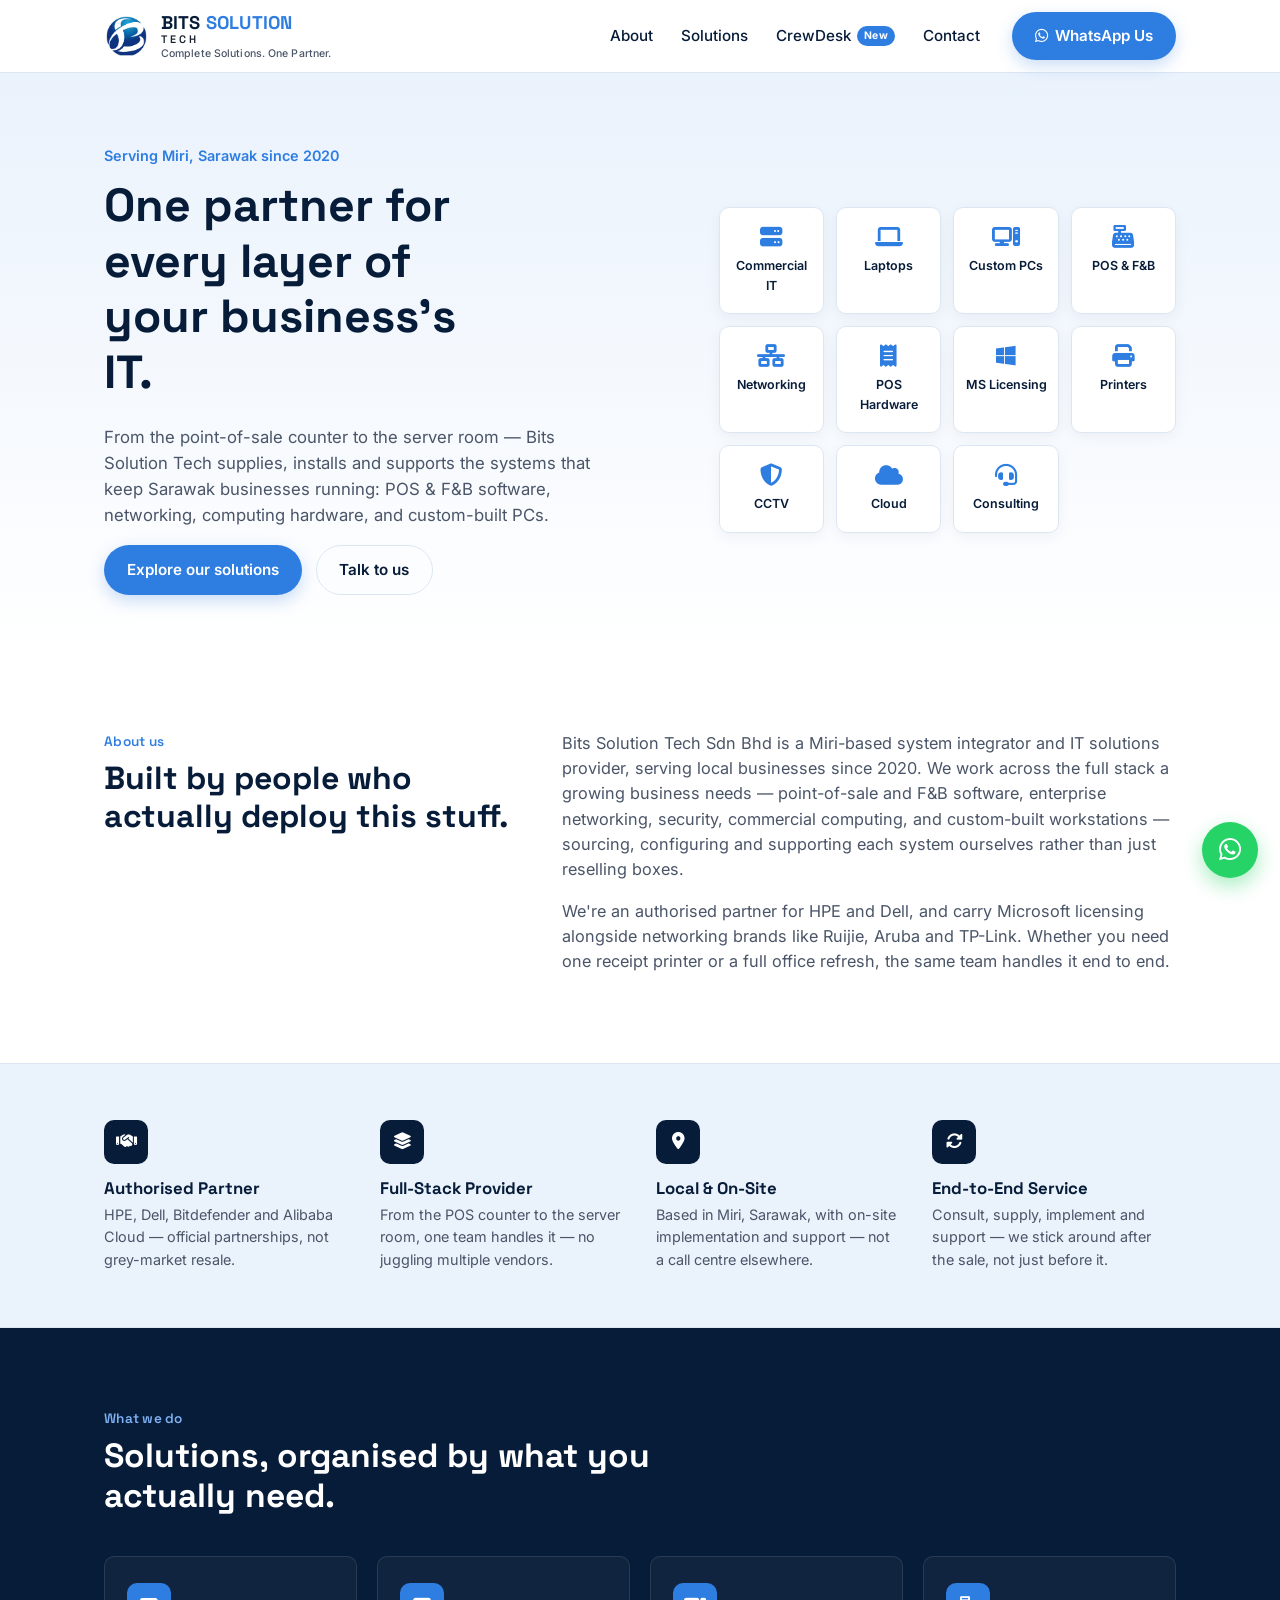
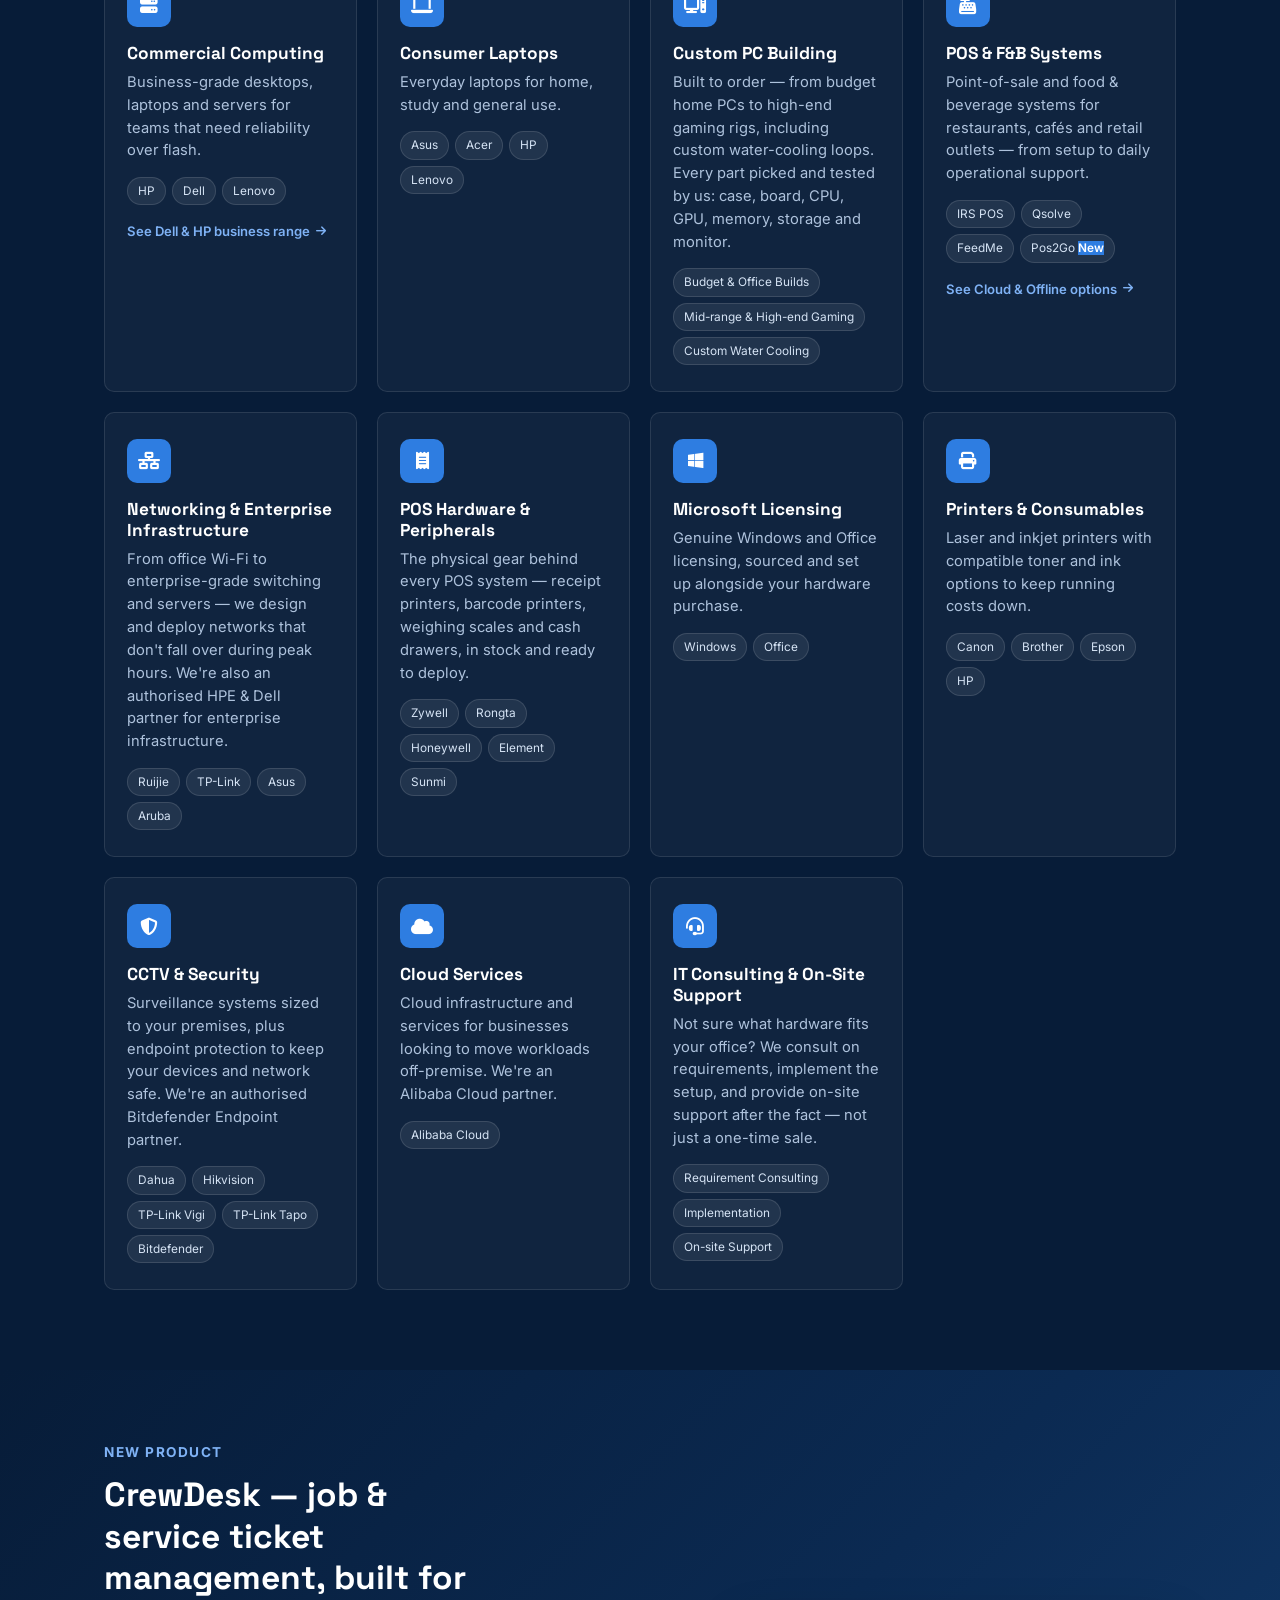
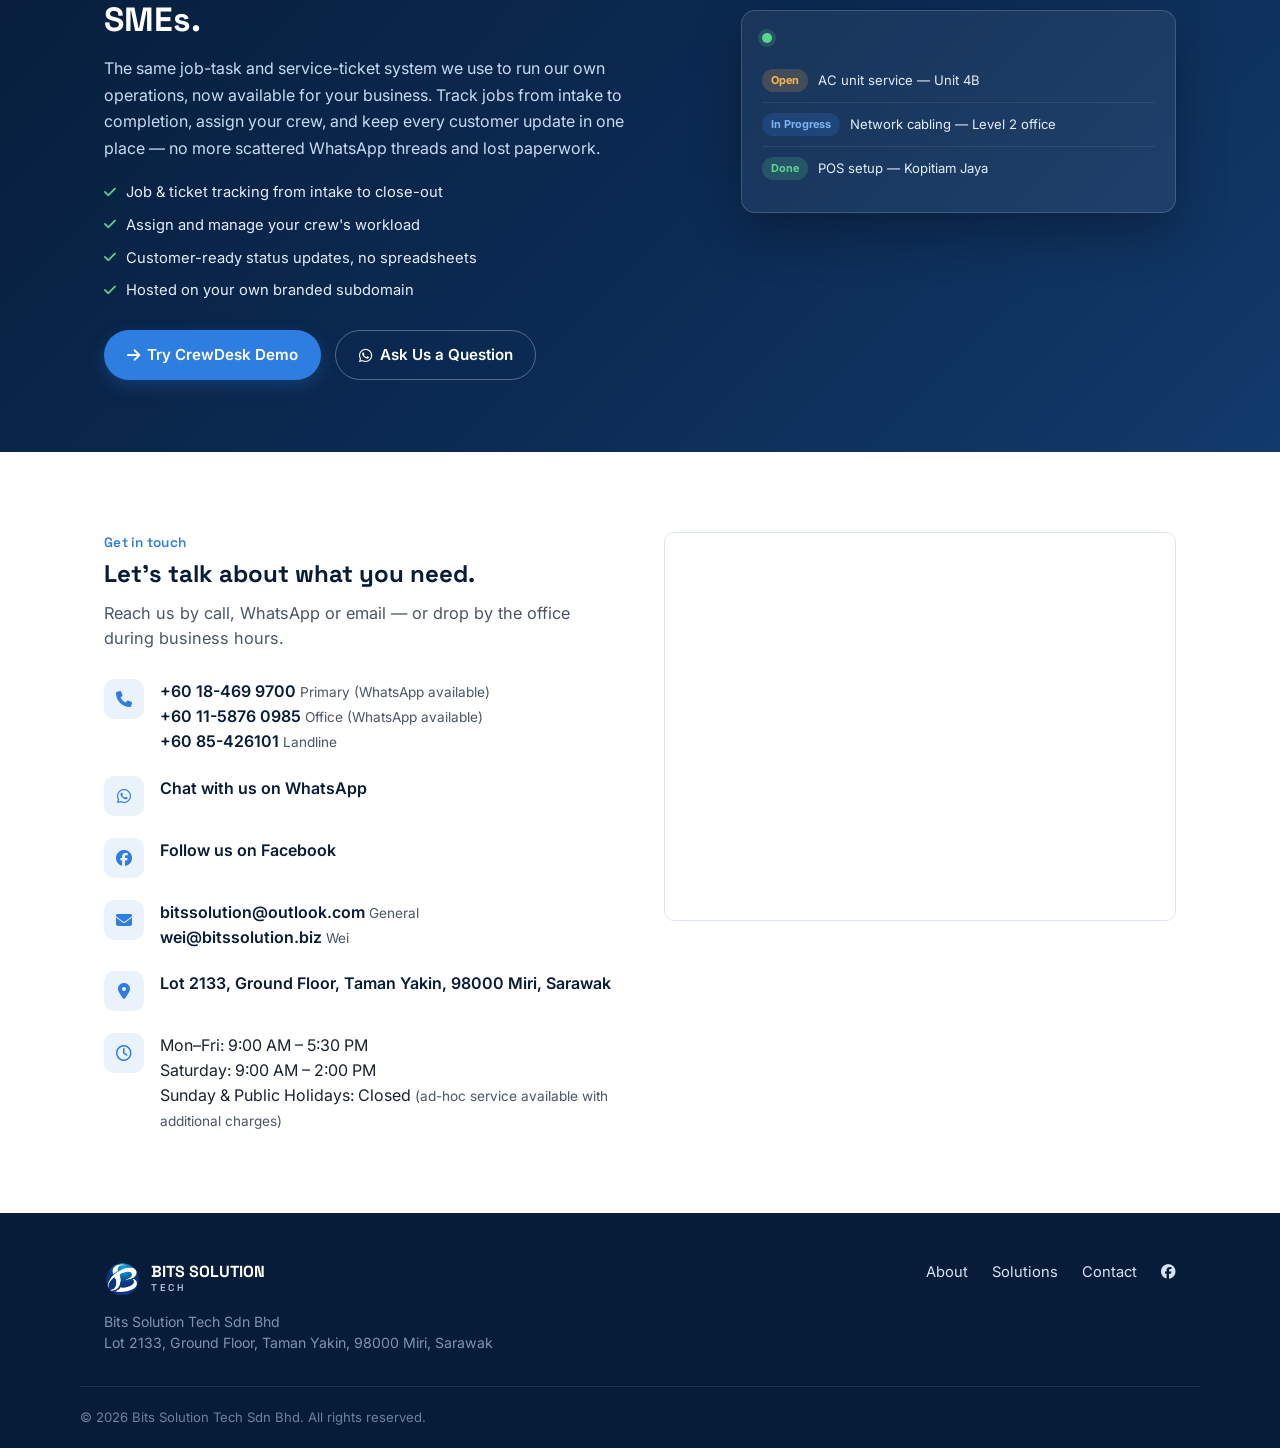
==== index.html @ eff81306 "Initial commit: Bits Solution website Static site as currently on cPanel, plus a GitHub Action that " ====
<!DOCTYPE html>
<html lang="en">
<head>
<meta charset="UTF-8">
<meta name="viewport" content="width=device-width, initial-scale=1.0">
<title>BITS SOLUTION — IT Solutions, POS Systems & Hardware in Miri, Sarawak</title>
<meta name="description" content="Bits Solution Tech Sdn Bhd — POS/F&B systems, networking, CCTV, commercial computing, custom PC builds and Microsoft licensing in Miri, Sarawak.">
<link rel="icon" type="image/png" href="images/favicon-32.png">
<link rel="icon" type="image/png" sizes="256x256" href="images/favicon-256.png">
<link rel="preconnect" href="https://fonts.googleapis.com">
<link href="https://fonts.googleapis.com/css2?family=Space+Grotesk:wght@500;600;700&family=Inter:wght@400;500;600;700&display=swap" rel="stylesheet">
<link rel="stylesheet" href="https://cdnjs.cloudflare.com/ajax/libs/font-awesome/6.5.1/css/all.min.css">
<link rel="stylesheet" href="css/style.css?v=6">
</head>
<body>

<header class="site-header" id="top">
  <div class="wrap header-inner">
    <a href="#top" class="brand">
      <img src="images/logo-icon.png" alt="" class="brand-icon">
      <span class="brand-text">
        <span class="brand-line1">BITS <span class="brand-accent">SOLUTION</span></span>
        <span class="brand-line2">TECH</span>
        <span class="brand-tagline">Complete Solutions. One Partner.</span>
      </span>
    </a>
    <nav class="main-nav" id="main-nav">
      <span class="nav-mobile-slogan">Complete Solutions. One Partner.</span>
      <a href="#about">About</a>
      <a href="#solutions">Solutions</a>
      <a href="#crewdesk" class="nav-highlight">CrewDesk <span class="nav-badge">New</span></a>
      <a href="#contact">Contact</a>
    </nav>
    <a class="btn btn-primary header-cta" href="https://wa.me/60184699700" target="_blank" rel="noopener">
      <i class="fa-brands fa-whatsapp"></i> WhatsApp Us
    </a>
    <button class="nav-toggle" id="nav-toggle" aria-label="Toggle menu" aria-expanded="false">
      <span></span><span></span><span></span>
    </button>
  </div>
</header>

<main>

  <!-- HERO -->
  <section class="hero">
    <div class="wrap hero-inner">
      <div class="hero-text">
        <p class="hero-kicker">Serving Miri, Sarawak since 2020</p>
        <h1>One partner for every layer of your business's IT.</h1>
        <p class="hero-sub">From the point-of-sale counter to the server room — Bits Solution Tech supplies, installs and supports the systems that keep Sarawak businesses running: POS &amp; F&amp;B software, networking, computing hardware, and custom-built PCs.</p>
        <div class="hero-actions">
          <a href="#solutions" class="btn btn-primary">Explore our solutions</a>
          <a href="#contact" class="btn btn-ghost">Talk to us</a>
        </div>
      </div>
      <div class="hero-grid" aria-hidden="true">
        <div class="hg-item"><i class="fa-solid fa-server"></i><span>Commercial IT</span></div>
        <div class="hg-item"><i class="fa-solid fa-laptop"></i><span>Laptops</span></div>
        <div class="hg-item"><i class="fa-solid fa-computer"></i><span>Custom PCs</span></div>
        <div class="hg-item"><i class="fa-solid fa-cash-register"></i><span>POS &amp; F&amp;B</span></div>
        <div class="hg-item"><i class="fa-solid fa-network-wired"></i><span>Networking</span></div>
        <div class="hg-item"><i class="fa-solid fa-receipt"></i><span>POS Hardware</span></div>
        <div class="hg-item"><i class="fa-brands fa-windows"></i><span>MS Licensing</span></div>
        <div class="hg-item"><i class="fa-solid fa-print"></i><span>Printers</span></div>
        <div class="hg-item"><i class="fa-solid fa-shield-halved"></i><span>CCTV</span></div>
        <div class="hg-item"><i class="fa-solid fa-cloud"></i><span>Cloud</span></div>
        <div class="hg-item"><i class="fa-solid fa-headset"></i><span>Consulting</span></div>
      </div>
    </div>
  </section>

  <!-- ABOUT -->
  <section class="about reveal" id="about">
    <div class="wrap about-inner">
      <div class="about-label">
        <p class="section-kicker">About us</p>
        <h2>Built by people who actually deploy this stuff.</h2>
      </div>
      <div class="about-body">
        <p>Bits Solution Tech Sdn Bhd is a Miri-based system integrator and IT solutions provider, serving local businesses since 2020. We work across the full stack a growing business needs — point-of-sale and F&amp;B software, enterprise networking, security, commercial computing, and custom-built workstations — sourcing, configuring and supporting each system ourselves rather than just reselling boxes.</p>
        <p>We're an authorised partner for HPE and Dell, and carry Microsoft licensing alongside networking brands like Ruijie, Aruba and TP-Link. Whether you need one receipt printer or a full office refresh, the same team handles it end to end.</p>
      </div>
    </div>
  </section>

  <!-- WHY US -->
  <section class="why-us">
    <div class="wrap why-us-grid reveal-stagger">
      <div class="why-item">
        <div class="why-icon"><i class="fa-solid fa-handshake"></i></div>
        <h3>Authorised Partner</h3>
        <p>HPE, Dell, Bitdefender and Alibaba Cloud — official partnerships, not grey-market resale.</p>
      </div>
      <div class="why-item">
        <div class="why-icon"><i class="fa-solid fa-layer-group"></i></div>
        <h3>Full-Stack Provider</h3>
        <p>From the POS counter to the server room, one team handles it — no juggling multiple vendors.</p>
      </div>
      <div class="why-item">
        <div class="why-icon"><i class="fa-solid fa-location-dot"></i></div>
        <h3>Local &amp; On-Site</h3>
        <p>Based in Miri, Sarawak, with on-site implementation and support — not a call centre elsewhere.</p>
      </div>
      <div class="why-item">
        <div class="why-icon"><i class="fa-solid fa-rotate"></i></div>
        <h3>End-to-End Service</h3>
        <p>Consult, supply, implement and support — we stick around after the sale, not just before it.</p>
      </div>
    </div>
  </section>

  <!-- SOLUTIONS -->
  <section class="solutions" id="solutions">
    <div class="wrap">
      <p class="section-kicker">What we do</p>
      <h2 class="section-title reveal">Solutions, organised by what you actually need.</h2>

      <div class="solutions-grid reveal-stagger">

        <article class="sol-card" id="commercial-computing">
          <div class="sol-icon"><i class="fa-solid fa-server"></i></div>
          <h3>Commercial Computing</h3>
          <p>Business-grade desktops, laptops and servers for teams that need reliability over flash.</p>
          <ul class="sol-tags">
            <li>HP</li>
            <li>Dell</li>
            <li>Lenovo</li>
          </ul>
          <a href="solutions/business-computing.html" class="sol-more">See Dell &amp; HP business range <i class="fa-solid fa-arrow-right"></i></a>
        </article>

        <article class="sol-card" id="consumer-laptops">
          <div class="sol-icon"><i class="fa-solid fa-laptop"></i></div>
          <h3>Consumer Laptops</h3>
          <p>Everyday laptops for home, study and general use.</p>
          <ul class="sol-tags">
            <li>Asus</li>
            <li>Acer</li>
            <li>HP</li>
            <li>Lenovo</li>
          </ul>
        </article>

        <article class="sol-card" id="custom-pc">
          <div class="sol-icon"><i class="fa-solid fa-computer"></i></div>
          <h3>Custom PC Building</h3>
          <p>Built to order — from budget home PCs to high-end gaming rigs, including custom water-cooling loops. Every part picked and tested by us: case, board, CPU, GPU, memory, storage and monitor.</p>
          <ul class="sol-tags">
            <li>Budget &amp; Office Builds</li>
            <li>Mid-range &amp; High-end Gaming</li>
            <li>Custom Water Cooling</li>
          </ul>
        </article>

        <article class="sol-card" id="pos">
          <div class="sol-icon"><i class="fa-solid fa-cash-register"></i></div>
          <h3>POS &amp; F&amp;B Systems</h3>
          <p>Point-of-sale and food &amp; beverage systems for restaurants, cafés and retail outlets — from setup to daily operational support.</p>
          <ul class="sol-tags">
            <li>IRS POS</li>
            <li>Qsolve</li>
            <li>FeedMe</li>
            <li>Pos2Go <span class="tag-new">New</span></li>
          </ul>
          <a href="solutions/pos-fnb.html" class="sol-more">See Cloud &amp; Offline options <i class="fa-solid fa-arrow-right"></i></a>
        </article>

        <article class="sol-card" id="networking">
          <div class="sol-icon"><i class="fa-solid fa-network-wired"></i></div>
          <h3>Networking &amp; Enterprise Infrastructure</h3>
          <p>From office Wi-Fi to enterprise-grade switching and servers — we design and deploy networks that don't fall over during peak hours. We're also an authorised HPE &amp; Dell partner for enterprise infrastructure.</p>
          <ul class="sol-tags">
            <li>Ruijie</li>
            <li>TP-Link</li>
            <li>Asus</li>
            <li>Aruba</li>
          </ul>
        </article>

        <article class="sol-card" id="pos-hardware">
          <div class="sol-icon"><i class="fa-solid fa-receipt"></i></div>
          <h3>POS Hardware &amp; Peripherals</h3>
          <p>The physical gear behind every POS system — receipt printers, barcode printers, weighing scales and cash drawers, in stock and ready to deploy.</p>
          <ul class="sol-tags">
            <li>Zywell</li>
            <li>Rongta</li>
            <li>Honeywell</li>
            <li>Element</li>
            <li>Sunmi</li>
          </ul>
        </article>

        <article class="sol-card" id="licensing">
          <div class="sol-icon"><i class="fa-brands fa-windows"></i></div>
          <h3>Microsoft Licensing</h3>
          <p>Genuine Windows and Office licensing, sourced and set up alongside your hardware purchase.</p>
          <ul class="sol-tags">
            <li>Windows</li>
            <li>Office</li>
          </ul>
        </article>

        <article class="sol-card" id="printers">
          <div class="sol-icon"><i class="fa-solid fa-print"></i></div>
          <h3>Printers &amp; Consumables</h3>
          <p>Laser and inkjet printers with compatible toner and ink options to keep running costs down.</p>
          <ul class="sol-tags">
            <li>Canon</li>
            <li>Brother</li>
            <li>Epson</li>
            <li>HP</li>
          </ul>
        </article>

        <article class="sol-card" id="cctv">
          <div class="sol-icon"><i class="fa-solid fa-shield-halved"></i></div>
          <h3>CCTV &amp; Security</h3>
          <p>Surveillance systems sized to your premises, plus endpoint protection to keep your devices and network safe. We're an authorised Bitdefender Endpoint partner.</p>
          <ul class="sol-tags">
            <li>Dahua</li>
            <li>Hikvision</li>
            <li>TP-Link Vigi</li>
            <li>TP-Link Tapo</li>
            <li>Bitdefender</li>
          </ul>
        </article>

        <article class="sol-card" id="cloud">
          <div class="sol-icon"><i class="fa-solid fa-cloud"></i></div>
          <h3>Cloud Services</h3>
          <p>Cloud infrastructure and services for businesses looking to move workloads off-premise. We're an Alibaba Cloud partner.</p>
          <ul class="sol-tags">
            <li>Alibaba Cloud</li>
          </ul>
        </article>

        <article class="sol-card" id="consulting">
          <div class="sol-icon"><i class="fa-solid fa-headset"></i></div>
          <h3>IT Consulting &amp; On-Site Support</h3>
          <p>Not sure what hardware fits your office? We consult on requirements, implement the setup, and provide on-site support after the fact — not just a one-time sale.</p>
          <ul class="sol-tags">
            <li>Requirement Consulting</li>
            <li>Implementation</li>
            <li>On-site Support</li>
          </ul>
        </article>

      </div>
    </div>
  </section>

  <!-- CREWDESK PROMO -->
  <section class="crewdesk-promo reveal" id="crewdesk">
    <div class="wrap crewdesk-inner">
      <div class="crewdesk-copy">
        <p class="cd-kicker">New Product</p>
        <h2>CrewDesk — job &amp; service ticket management, built for SMEs.</h2>
        <p class="cd-lead">The same job-task and service-ticket system we use to run our own operations, now available for your business. Track jobs from intake to completion, assign your crew, and keep every customer update in one place — no more scattered WhatsApp threads and lost paperwork.</p>
        <ul class="cd-features">
          <li><i class="fa-solid fa-check"></i> Job &amp; ticket tracking from intake to close-out</li>
          <li><i class="fa-solid fa-check"></i> Assign and manage your crew's workload</li>
          <li><i class="fa-solid fa-check"></i> Customer-ready status updates, no spreadsheets</li>
          <li><i class="fa-solid fa-check"></i> Hosted on your own branded subdomain</li>
        </ul>
        <div class="cd-actions">
          <a class="btn btn-primary" href="https://bitssolution.biz/try-crewdesk.html" target="_blank" rel="noopener">
            <i class="fa-solid fa-arrow-right"></i> Try CrewDesk Demo
          </a>
          <a class="btn btn-ghost" href="https://wa.me/60184699700" target="_blank" rel="noopener">
            <i class="fa-brands fa-whatsapp"></i> Ask Us a Question
          </a>
        </div>
      </div>
      <div class="crewdesk-visual">
        <div class="cd-card">
          <div class="cd-card-dot"></div>
          <div class="cd-card-row"><span class="cd-tag cd-tag-open">Open</span><span>AC unit service — Unit 4B</span></div>
          <div class="cd-card-row"><span class="cd-tag cd-tag-progress">In Progress</span><span>Network cabling — Level 2 office</span></div>
          <div class="cd-card-row"><span class="cd-tag cd-tag-done">Done</span><span>POS setup — Kopitiam Jaya</span></div>
        </div>
      </div>
    </div>
  </section>

  <!-- CONTACT -->
  <section class="contact" id="contact">
    <div class="wrap contact-inner">
      <div class="contact-info reveal">
        <p class="section-kicker">Get in touch</p>
        <h2>Let's talk about what you need.</h2>
        <p class="contact-lead">Reach us by call, WhatsApp or email — or drop by the office during business hours.</p>

        <ul class="contact-list">
          <li>
            <i class="fa-solid fa-phone"></i>
            <div>
              <a href="tel:+60184699700">+60 18-469 9700</a> <span class="contact-note">Primary (WhatsApp available)</span><br>
              <a href="tel:+60115876985">+60 11-5876 0985</a> <span class="contact-note">Office (WhatsApp available)</span><br>
              <a href="tel:+6085426101">+60 85-426101</a> <span class="contact-note">Landline</span>
            </div>
          </li>
          <li>
            <i class="fa-brands fa-whatsapp"></i>
            <div>
              <a href="https://wa.me/60184699700" target="_blank" rel="noopener">Chat with us on WhatsApp</a>
            </div>
          </li>
          <li>
            <i class="fa-brands fa-facebook"></i>
            <div>
              <a href="https://www.facebook.com/BITSSOLUTIONMYY" target="_blank" rel="noopener">Follow us on Facebook</a>
            </div>
          </li>
          <li>
            <i class="fa-solid fa-envelope"></i>
            <div>
              <a href="mailto:bitssolution@outlook.com">bitssolution@outlook.com</a> <span class="contact-note">General</span><br>
              <a href="mailto:wei@bitssolution.biz">wei@bitssolution.biz</a> <span class="contact-note">Wei</span>
            </div>
          </li>
          <li>
            <i class="fa-solid fa-location-dot"></i>
            <div>
              <a href="https://www.google.com/maps/place/Bits+Solution+Computer+Sales+%26+Services/@4.4146578,114.0041788,639m/data=!3m1!1e3!4m6!3m5!1s0x321f4fe4af2cd3b3:0xf2fb4d3bea64eb92!8m2!3d4.4143986!4d114.0051487!16s%2Fg%2F11kjz6zmyt" target="_blank" rel="noopener">
                Lot 2133, Ground Floor, Taman Yakin, 98000 Miri, Sarawak
              </a>
            </div>
          </li>
          <li>
            <i class="fa-regular fa-clock"></i>
            <div>
              Mon–Fri: 9:00 AM – 5:30 PM<br>
              Saturday: 9:00 AM – 2:00 PM<br>
              Sunday &amp; Public Holidays: Closed <span class="contact-note">(ad-hoc service available with additional charges)</span>
            </div>
          </li>
        </ul>
      </div>

      <div class="contact-map reveal">
        <iframe
          title="Bits Solution Tech location"
          src="https://maps.google.com/maps?q=Bits+Solution+Computer+Sales+%26+Services,4.4143986,114.0051487&ll=4.4143986,114.0051487&z=17&t=&output=embed"
          loading="lazy"
          referrerpolicy="no-referrer-when-downgrade">
        </iframe>
      </div>
    </div>
  </section>

</main>

<footer class="site-footer">
  <div class="wrap footer-inner">
    <div class="footer-brand">
      <div class="footer-lockup">
        <img src="images/logo-icon.png" alt="" class="footer-icon">
        <span class="footer-text">
          <span class="footer-line1">BITS SOLUTION</span>
          <span class="footer-line2">TECH</span>
        </span>
      </div>
      <p>Bits Solution Tech Sdn Bhd<br>Lot 2133, Ground Floor, Taman Yakin, 98000 Miri, Sarawak</p>
    </div>
    <div class="footer-links">
      <a href="#about">About</a>
      <a href="#solutions">Solutions</a>
      <a href="#contact">Contact</a>
      <a href="https://www.facebook.com/BITSSOLUTIONMYY" target="_blank" rel="noopener" aria-label="Facebook"><i class="fa-brands fa-facebook"></i></a>
    </div>
  </div>
  <div class="wrap footer-bottom">
    <p>&copy; <span id="year"></span> Bits Solution Tech Sdn Bhd. All rights reserved.</p>
  </div>
</footer>

<a href="https://wa.me/60184699700" target="_blank" rel="noopener" class="whatsapp-float" aria-label="Chat on WhatsApp">
  <i class="fa-brands fa-whatsapp"></i>
</a>

<script src="js/script.js"></script>
</body>
</html>
---- css/style.css ----
/* ============ Tokens ============ */
:root {
  --navy: #0B2A52;
  --navy-deep: #071C38;
  --blue: #2E7DE1;
  --blue-light: #EAF2FC;
  --white: #FFFFFF;
  --ink: #1A2230;
  --ink-soft: #4A5568;
  --border: #DCE6F2;

  --font-display: 'Space Grotesk', sans-serif;
  --font-body: 'Inter', sans-serif;

  --wrap: 1120px;
  --radius: 10px;
}

* { box-sizing: border-box; }
html { scroll-behavior: smooth; }
body {
  margin: 0;
  font-family: var(--font-body);
  color: var(--ink);
  background: var(--white);
  line-height: 1.55;
}
h1, h2, h3 {
  font-family: var(--font-display);
  color: var(--navy-deep);
  line-height: 1.2;
  margin: 0 0 .5em;
}
p { margin: 0 0 1em; color: var(--ink-soft); }
a { color: var(--blue); text-decoration: none; }
ul { list-style: none; margin: 0; padding: 0; }
img { max-width: 100%; display: block; }

.wrap {
  max-width: var(--wrap);
  margin: 0 auto;
  padding: 0 24px;
}

.section-kicker {
  font-family: var(--font-display);
  font-size: .85rem;
  font-weight: 600;
  color: var(--blue);
  margin-bottom: .5em;
  letter-spacing: .02em;
}
.section-title { font-size: clamp(1.6rem, 3vw, 2.1rem); max-width: 640px; }

.nav-highlight { display: inline-flex; align-items: center; gap: 6px; }
.nav-badge {
  background: var(--blue);
  color: #fff;
  font-size: .65rem;
  font-weight: 700;
  padding: 2px 7px;
  border-radius: 999px;
  letter-spacing: .3px;
}

/* ============ CrewDesk Promo ============ */
.crewdesk-promo {
  background: linear-gradient(135deg, var(--navy-deep) 0%, var(--navy) 55%, #123a6b 100%);
  padding: 72px 0;
  color: #fff;
}
.crewdesk-inner {
  display: flex;
  align-items: center;
  gap: 48px;
}
.crewdesk-copy { flex: 1.15; }
.crewdesk-visual { flex: .85; }
.cd-kicker {
  color: #7FB2F5;
  font-weight: 700;
  font-size: .85rem;
  letter-spacing: 1.5px;
  text-transform: uppercase;
  margin-bottom: 10px;
}
.crewdesk-copy h2 {
  font-size: clamp(1.6rem, 3vw, 2.1rem);
  line-height: 1.25;
  max-width: 18ch;
  margin-bottom: 14px;
  color: #fff;
}
.cd-lead {
  color: #C9DBF2;
  font-size: 1rem;
  line-height: 1.65;
  max-width: 52ch;
  margin-bottom: 20px;
}
.cd-features {
  list-style: none;
  padding: 0;
  margin: 0 0 28px;
  display: grid;
  gap: 10px;
}
.cd-features li {
  color: #E4EEFB;
  font-size: .92rem;
  display: flex;
  align-items: center;
  gap: 10px;
}
.cd-features li i {
  color: #5CD68C;
  font-size: .85rem;
}
.cd-actions { display: flex; gap: 14px; flex-wrap: wrap; }
.crewdesk-promo .btn-ghost {
  color: #fff;
  border-color: rgba(255,255,255,.3);
}
.crewdesk-promo .btn-ghost:hover { border-color: #fff; color: #fff; }

.cd-card {
  background: rgba(255,255,255,.06);
  border: 1px solid rgba(255,255,255,.16);
  border-radius: 14px;
  padding: 22px 20px;
  box-shadow: 0 20px 50px rgba(0,0,0,.3);
  transition: transform .3s ease;
}
.crewdesk-visual:hover .cd-card { transform: translateY(-4px); }
.cd-card-dot {
  width: 10px; height: 10px; border-radius: 50%;
  background: #5CD68C;
  margin-bottom: 16px;
  box-shadow: 0 0 0 4px rgba(92, 214, 140, .18);
}
.cd-card-row {
  display: flex;
  align-items: center;
  gap: 10px;
  padding: 10px 0;
  border-bottom: 1px solid rgba(255,255,255,.08);
  font-size: .82rem;
  color: #E4EEFB;
}
.cd-card-row:last-child { border-bottom: none; }
.cd-tag {
  font-size: .68rem;
  font-weight: 700;
  padding: 3px 9px;
  border-radius: 999px;
  white-space: nowrap;
}
.cd-tag-open { background: rgba(255, 183, 77, .18); color: #FFB74D; }
.cd-tag-progress { background: rgba(46, 125, 225, .2); color: #7FB2F5; }
.cd-tag-done { background: rgba(92, 214, 140, .18); color: #5CD68C; }

@media (max-width: 860px) {
  .crewdesk-inner { flex-direction: column; }
  .crewdesk-copy h2 { max-width: none; }
}

/* ============ Sub-page: breadcrumb + page hero ============ */
.subpage-hero {
  background: linear-gradient(160deg, var(--navy-deep) 0%, var(--navy) 60%, #123a6b 100%);
  color: #fff;
  padding: 26px 0 46px;
}
.breadcrumb {
  font-size: .82rem;
  color: #9FB8DA;
  margin-bottom: 22px;
}
.breadcrumb a { color: #9FB8DA; transition: color .2s ease; }
.breadcrumb a:hover { color: #fff; }
.breadcrumb .sep { margin: 0 6px; color: #5A7A9E; opacity: .5; }
.subpage-kicker {
  color: #7FB2F5; font-weight: 700; font-size: .82rem;
  letter-spacing: 1.5px; text-transform: uppercase; margin-bottom: 10px;
}
.subpage-hero h1 { font-size: clamp(1.8rem, 3.4vw, 2.5rem); max-width: 20ch; color: #fff; margin-bottom: 12px; }
.subpage-lead { color: #C9DBF2; font-size: 1rem; max-width: 60ch; line-height: 1.65; }

.subpage-hero-split {
  display: flex; gap: 40px; align-items: center; flex-wrap: wrap; margin-top: 6px;
}
.subpage-hero-copy { flex: 1.15; min-width: 280px; }
.subpage-hero-copy .subpage-lead { margin-top: 0; }
.biz-visual-wrap { flex: .85; min-width: 260px; }
.biz-visual-wrap .cd-card { padding: 20px; }
@media (max-width: 860px) {
  .subpage-hero-split { flex-direction: column; align-items: stretch; }
  .biz-visual-wrap { max-width: 420px; }
}

/* ============ Deployment tabs ============ */
.deploy-tabs {
  display: flex; gap: 10px; margin: 34px 0 0;
  border-bottom: 1px solid var(--border);
}
.deploy-tab {
  background: none; border: none; cursor: pointer;
  font-family: inherit; font-weight: 700; font-size: .95rem;
  color: var(--ink-soft); padding: 12px 4px; margin-bottom: -1px;
  border-bottom: 2.5px solid transparent;
  transition: color .2s ease, border-color .2s ease;
}
.deploy-tab.active { color: var(--navy-deep); border-color: var(--blue); }
.deploy-tab .tab-note { display: block; font-weight: 500; font-size: .75rem; color: var(--ink-soft); margin-top: 2px; }

.deploy-panel { display: none; padding-top: 30px; }
.deploy-panel.active { display: block; }

.product-cards { display: flex; flex-wrap: wrap; gap: 18px; margin-bottom: 8px; }
.product-card {
  flex: 1 1 calc(50% - 9px); min-width: 280px;
  border: 1px solid var(--border); border-radius: var(--radius);
  padding: 22px; background: #fff;
  transition: transform .25s ease, box-shadow .25s ease, border-color .25s ease;
}
.product-card:hover { transform: translateY(-4px); box-shadow: 0 14px 28px rgba(11,42,82,.1); border-color: var(--blue); }
.product-card-top { display: flex; align-items: center; justify-content: space-between; margin-bottom: 10px; }
.product-card h3 { font-size: 1.05rem; color: var(--navy-deep); }
.product-badge {
  font-size: .68rem; font-weight: 700; padding: 3px 9px; border-radius: 999px;
  background: var(--blue-light, #EAF2FC); color: var(--blue);
  text-transform: uppercase; letter-spacing: .3px;
}
.product-card p { font-size: .88rem; color: var(--ink-soft); line-height: 1.6; margin-bottom: 14px; }
.product-features { list-style: none; padding: 0; margin: 0; display: grid; gap: 7px; }
.product-features li { font-size: .82rem; color: var(--navy-deep); display: flex; align-items: flex-start; gap: 8px; }
.product-features li i { color: var(--blue); font-size: .75rem; margin-top: 3px; flex-shrink: 0; }

.deploy-note {
  margin-top: 22px; padding: 16px 18px; border-radius: 10px;
  background: var(--blue-light, #EAF2FC); border: 1px solid var(--border);
  font-size: .85rem; color: var(--navy-deep); line-height: 1.6;
}
.deploy-note strong { color: var(--navy); }

.subpage-cta {
  margin-top: 44px; padding: 28px 30px; border-radius: 14px;
  background: var(--navy-deep); color: #fff;
  display: flex; align-items: center; justify-content: space-between; gap: 20px; flex-wrap: wrap;
}
.subpage-cta h3 { font-size: 1.15rem; margin-bottom: 6px; }
.subpage-cta p { font-size: .88rem; color: #C9DBF2; }
.subpage-cta .cta-actions { display: flex; gap: 12px; flex-wrap: wrap; }

@media (max-width: 720px) {
  .product-card { flex: 1 1 100%; }
  .deploy-tabs { overflow-x: auto; }
}

/* ============ Motion ============ */
@media (prefers-reduced-motion: no-preference) {
  .reveal {
    opacity: 0;
    transform: translateY(28px);
    transition: opacity .7s cubic-bezier(.16,.8,.24,1), transform .7s cubic-bezier(.16,.8,.24,1);
  }
  .reveal.is-visible { opacity: 1; transform: translateY(0); }

  .reveal-stagger > * {
    opacity: 0;
    transform: translateY(22px);
    transition: opacity .6s cubic-bezier(.16,.8,.24,1), transform .6s cubic-bezier(.16,.8,.24,1);
  }
  .reveal-stagger.is-visible > * { opacity: 1; transform: translateY(0); }
  .reveal-stagger.is-visible > *:nth-child(1)  { transition-delay: .03s; }
  .reveal-stagger.is-visible > *:nth-child(2)  { transition-delay: .08s; }
  .reveal-stagger.is-visible > *:nth-child(3)  { transition-delay: .13s; }
  .reveal-stagger.is-visible > *:nth-child(4)  { transition-delay: .18s; }
  .reveal-stagger.is-visible > *:nth-child(5)  { transition-delay: .23s; }
  .reveal-stagger.is-visible > *:nth-child(6)  { transition-delay: .28s; }
  .reveal-stagger.is-visible > *:nth-child(7)  { transition-delay: .33s; }
  .reveal-stagger.is-visible > *:nth-child(8)  { transition-delay: .38s; }
  .reveal-stagger.is-visible > *:nth-child(9)  { transition-delay: .43s; }
  .reveal-stagger.is-visible > *:nth-child(10) { transition-delay: .48s; }
  .reveal-stagger.is-visible > *:nth-child(11) { transition-delay: .53s; }
}

@keyframes floatY {
  0%, 100% { transform: translateY(0); }
  50% { transform: translateY(-6px); }
}
@keyframes fadeInDown {
  from { opacity: 0; transform: translateY(-14px); }
  to { opacity: 1; transform: translateY(0); }
}
@keyframes fadeInUp {
  from { opacity: 0; transform: translateY(18px); }
  to { opacity: 1; transform: translateY(0); }
}
@keyframes pulseRing {
  0% { box-shadow: 0 0 0 0 rgba(37, 211, 102, .45); }
  70% { box-shadow: 0 0 0 14px rgba(37, 211, 102, 0); }
  100% { box-shadow: 0 0 0 0 rgba(37, 211, 102, 0); }
}

/* ============ Buttons ============ */
.btn {
  display: inline-flex;
  align-items: center;
  gap: .5em;
  padding: .8em 1.5em;
  border-radius: 999px;
  font-weight: 600;
  font-size: .95rem;
  transition: transform .15s ease, box-shadow .15s ease;
  white-space: nowrap;
}
.btn-primary {
  background: var(--blue);
  color: var(--white);
  box-shadow: 0 6px 16px rgba(46, 125, 225, .25);
}
.btn-primary:hover { transform: translateY(-2px); box-shadow: 0 10px 22px rgba(46, 125, 225, .32); }
.btn-primary:active { transform: translateY(0); }
.btn-ghost {
  background: transparent;
  color: var(--navy-deep);
  border: 1.5px solid var(--border);
  transition: transform .15s ease, border-color .2s ease, color .2s ease;
}
.btn-ghost:hover { border-color: var(--blue); color: var(--blue); transform: translateY(-2px); }
.btn-ghost:active { transform: translateY(0); }

/* ============ Header ============ */
.site-header {
  position: sticky;
  top: 0;
  z-index: 100;
  background: rgba(255,255,255,.92);
  backdrop-filter: blur(8px);
  border-bottom: 1px solid var(--border);
  transition: box-shadow .3s ease, border-color .3s ease;
}
.site-header.scrolled {
  box-shadow: 0 6px 20px rgba(11, 42, 82, .08);
  border-bottom-color: transparent;
}
.header-inner {
  display: flex;
  align-items: center;
  gap: 24px;
  padding-top: 12px;
  padding-bottom: 12px;
  transition: padding .3s ease;
}
.site-header.scrolled .header-inner { padding-top: 8px; padding-bottom: 8px; }
.brand {
  display: flex;
  align-items: center;
  gap: 12px;
}
.brand-icon { height: 44px; width: auto; }
.brand-text {
  display: flex;
  flex-direction: column;
  line-height: 1.05;
  font-family: var(--font-display);
}
.brand-line1 {
  font-size: 1.15rem;
  font-weight: 700;
  color: var(--navy-deep);
  letter-spacing: .01em;
}
.brand-accent { color: var(--blue); }
.brand-line2 {
  font-size: .68rem;
  font-weight: 600;
  color: var(--ink);
  letter-spacing: .28em;
  margin-top: 2px;
}
.brand-tagline {
  font-family: var(--font-body, inherit);
  font-size: .66rem;
  font-weight: 500;
  color: var(--ink-soft);
  letter-spacing: .01em;
  margin-top: 3px;
  white-space: nowrap;
}
.nav-mobile-slogan { display: none; }
.main-nav {
  display: flex;
  gap: 28px;
  margin-left: auto;
}
.main-nav a {
  position: relative;
  color: var(--navy-deep);
  font-weight: 500;
  font-size: .95rem;
  transition: color .2s ease;
}
.main-nav a::after {
  content: '';
  position: absolute;
  left: 0;
  bottom: -4px;
  width: 100%;
  height: 2px;
  background: var(--blue);
  transform: scaleX(0);
  transform-origin: right;
  transition: transform .25s ease;
}
.main-nav a:hover { color: var(--blue); }
.main-nav a:hover::after { transform: scaleX(1); transform-origin: left; }
.header-cta { margin-left: 8px; }
.nav-toggle {
  display: none;
  flex-direction: column;
  gap: 5px;
  background: none;
  border: none;
  cursor: pointer;
  padding: 6px;
}
.nav-toggle span { width: 22px; height: 2px; background: var(--navy-deep); }

/* ============ Hero ============ */
.hero {
  background: linear-gradient(180deg, var(--blue-light) 0%, var(--white) 100%);
  padding: 72px 0 64px;
}
.hero-inner {
  display: grid;
  grid-template-columns: 1.1fr .9fr;
  gap: 56px;
  align-items: center;
}
.hero-kicker {
  color: var(--blue);
  font-weight: 600;
  font-size: .9rem;
  margin-bottom: .75em;
}
.hero-text h1 {
  font-size: clamp(2rem, 4vw, 2.9rem);
  max-width: 12ch;
}
.hero-sub { max-width: 46ch; font-size: 1.05rem; }
.hero-actions { display: flex; gap: 14px; margin-top: 8px; flex-wrap: wrap; }

@media (prefers-reduced-motion: no-preference) {
  .hero-kicker { animation: fadeInDown .6s ease both; }
  .hero-text h1 { animation: fadeInUp .7s ease .08s both; }
  .hero-sub { animation: fadeInUp .7s ease .16s both; }
  .hero-actions { animation: fadeInUp .7s ease .24s both; }
}

.hero-grid {
  display: grid;
  grid-template-columns: repeat(4, 1fr);
  gap: 12px;
}
.hg-item {
  background: var(--white);
  border: 1px solid var(--border);
  border-radius: var(--radius);
  padding: 18px 10px;
  text-align: center;
  font-size: .78rem;
  font-weight: 600;
  color: var(--navy-deep);
  box-shadow: 0 4px 14px rgba(11, 42, 82, .05);
  transition: transform .25s ease, box-shadow .25s ease, border-color .25s ease;
}
.hg-item:hover {
  transform: translateY(-4px);
  box-shadow: 0 10px 22px rgba(11, 42, 82, .12);
  border-color: var(--blue);
}
.hg-item i { display: block; font-size: 1.4rem; color: var(--blue); margin-bottom: 8px; transition: transform .25s ease; }
.hg-item:hover i { transform: scale(1.15); }

@media (prefers-reduced-motion: no-preference) {
  .hero-grid .hg-item {
    opacity: 0;
    animation: fadeInUp .6s ease both;
  }
  .hero-grid .hg-item:nth-child(1) { animation-delay: .32s; }
  .hero-grid .hg-item:nth-child(2) { animation-delay: .37s; }
  .hero-grid .hg-item:nth-child(3) { animation-delay: .42s; }
  .hero-grid .hg-item:nth-child(4) { animation-delay: .47s; }
  .hero-grid .hg-item:nth-child(5) { animation-delay: .52s; }
  .hero-grid .hg-item:nth-child(6) { animation-delay: .57s; }
  .hero-grid .hg-item:nth-child(7) { animation-delay: .62s; }
  .hero-grid .hg-item:nth-child(8) { animation-delay: .67s; }
  .hero-grid .hg-item:nth-child(9) { animation-delay: .72s; }
  .hero-grid .hg-item:nth-child(10) { animation-delay: .77s; }
  .hero-grid .hg-item:nth-child(11) { animation-delay: .82s; }
}

/* ============ About ============ */
.about { padding: 72px 0; }
.about-inner {
  display: grid;
  grid-template-columns: .8fr 1.2fr;
  gap: 48px;
}
.about-label h2 { font-size: clamp(1.5rem, 3vw, 2rem); }
.about-body p { font-size: 1.02rem; }

/* ============ Why Us ============ */
.why-us {
  background: var(--blue-light);
  padding: 56px 0;
  border-top: 1px solid var(--border);
  border-bottom: 1px solid var(--border);
}
.why-us-grid {
  display: grid;
  grid-template-columns: repeat(4, 1fr);
  gap: 32px;
}
.why-item { text-align: left; transition: transform .25s ease; }
.why-item:hover { transform: translateY(-4px); }
.why-icon {
  width: 44px; height: 44px;
  border-radius: 10px;
  background: var(--navy-deep);
  color: var(--white);
  display: flex; align-items: center; justify-content: center;
  font-size: 1.05rem;
  margin-bottom: 14px;
  transition: transform .3s ease, background .3s ease;
}
.why-item:hover .why-icon { transform: rotate(-6deg) scale(1.08); background: var(--blue); }
.why-item h3 { font-size: 1.05rem; margin-bottom: .35em; }
.why-item p { font-size: .9rem; margin-bottom: 0; }

/* ============ Solutions ============ */
.solutions {
  background: var(--navy-deep);
  padding: 80px 0;
}
.solutions .section-kicker { color: #7FB2F5; }
.solutions .section-title { color: var(--white); }

.solutions-grid {
  display: grid;
  grid-template-columns: repeat(4, 1fr);
  gap: 20px;
  margin-top: 40px;
}
.sol-card {
  background: rgba(255,255,255,.04);
  border: 1px solid rgba(255,255,255,.1);
  border-radius: var(--radius);
  padding: 26px 22px;
  transition: transform .3s ease, background .3s ease, border-color .3s ease, box-shadow .3s ease;
}
.sol-card:hover {
  transform: translateY(-6px);
  background: rgba(255,255,255,.07);
  border-color: rgba(46, 125, 225, .45);
  box-shadow: 0 16px 30px rgba(0,0,0,.25);
}
.sol-icon {
  width: 44px; height: 44px;
  border-radius: 10px;
  background: var(--blue);
  display: flex; align-items: center; justify-content: center;
  margin-bottom: 16px;
  color: var(--white);
  font-size: 1.1rem;
  transition: transform .3s ease;
}
.sol-card:hover .sol-icon { transform: scale(1.1) rotate(-4deg); }
.sol-card h3 { color: var(--white); font-size: 1.08rem; margin-bottom: .4em; }
.sol-card p { color: #AEC2DC; font-size: .92rem; margin-bottom: 1em; }
.sol-tags { display: flex; flex-wrap: wrap; gap: 6px; }
.sol-tags li {
  font-size: .74rem;
  color: #D6E4F5;
  background: rgba(255,255,255,.07);
  border: 1px solid rgba(255,255,255,.12);
  padding: 4px 10px;
  border-radius: 999px;
}
.tag-new { background: var(--blue) !important; color: var(--white) !important; border-color: var(--blue) !important; font-weight: 600; }
.sol-more {
  display: inline-flex; align-items: center; gap: 6px;
  margin-top: 16px; font-size: .82rem; font-weight: 600;
  color: #7FB2F5; transition: gap .2s ease, color .2s ease;
}
.sol-more i { font-size: .72rem; transition: transform .2s ease; }
.sol-more:hover { color: #fff; gap: 9px; }
.sol-more:hover i { transform: translateX(2px); }

/* ============ Contact ============ */
.contact { padding: 80px 0; }
.contact-inner {
  display: grid;
  grid-template-columns: 1fr 1fr;
  gap: 48px;
  align-items: start;
}
.contact-lead { font-size: 1.02rem; }
.contact-list { display: flex; flex-direction: column; gap: 22px; margin-top: 28px; }
.contact-list li { display: flex; gap: 16px; align-items: flex-start; }
.contact-list i {
  width: 40px; height: 40px;
  border-radius: 10px;
  background: var(--blue-light);
  color: var(--blue);
  display: flex; align-items: center; justify-content: center;
  flex-shrink: 0;
  font-size: 1rem;
}
.contact-list a { color: var(--navy-deep); font-weight: 600; }
.contact-list a:hover { color: var(--blue); }
.contact-note { color: var(--ink-soft); font-size: .85rem; font-weight: 400; }

.contact-map {
  border-radius: var(--radius);
  overflow: hidden;
  border: 1px solid var(--border);
  min-height: 380px;
}
.contact-map iframe { width: 100%; height: 100%; min-height: 380px; border: 0; }

/* ============ Footer ============ */
.site-footer { background: var(--navy-deep); color: #AEC2DC; padding: 48px 0 0; }
.footer-inner {
  display: flex;
  justify-content: space-between;
  align-items: flex-start;
  gap: 24px;
  padding-bottom: 32px;
  border-bottom: 1px solid rgba(255,255,255,.1);
  flex-wrap: wrap;
}
.footer-lockup {
  display: flex;
  align-items: center;
  gap: 10px;
  margin-bottom: 14px;
}
.footer-icon { height: 36px; width: auto; }
.footer-text {
  display: flex;
  flex-direction: column;
  line-height: 1.05;
  font-family: var(--font-display);
}
.footer-line1 { font-size: 1rem; font-weight: 700; color: var(--white); }
.footer-line2 { font-size: .62rem; font-weight: 600; color: #AEC2DC; letter-spacing: .28em; margin-top: 2px; }
.footer-brand p { color: #7E93AE; font-size: .88rem; margin: 0; }
.footer-links { display: flex; gap: 24px; }
.footer-links a { color: #D6E4F5; font-size: .92rem; }
.footer-links a:hover { color: var(--white); }
.footer-bottom { padding: 20px 0; }
.footer-bottom p { color: #6C82A0; font-size: .82rem; margin: 0; }

/* ============ WhatsApp float ============ */
.whatsapp-float {
  position: fixed;
  bottom: 22px;
  right: 22px;
  width: 56px;
  height: 56px;
  background: #25D366;
  color: var(--white);
  border-radius: 50%;
  display: flex;
  align-items: center;
  justify-content: center;
  font-size: 1.6rem;
  box-shadow: 0 8px 20px rgba(37, 211, 102, .4);
  z-index: 90;
  transition: transform .15s ease;
}
.whatsapp-float:hover { transform: scale(1.08); }
@media (prefers-reduced-motion: no-preference) {
  .whatsapp-float { animation: pulseRing 2.4s ease-out infinite; }
}
.contact-list li i { transition: transform .25s ease, background .25s ease; }
.contact-list li:hover i { transform: scale(1.1); background: var(--blue); color: var(--white); }
.footer-icon, .brand-icon { transition: transform .3s ease; }
.brand:hover .brand-icon { transform: rotate(-6deg) scale(1.05); }

/* ============ Responsive ============ */
@media (max-width: 900px) {
  .hero-inner { grid-template-columns: 1fr; }
  .hero-grid { grid-template-columns: repeat(4, 1fr); }
  .about-inner { grid-template-columns: 1fr; }
  .why-us-grid { grid-template-columns: repeat(2, 1fr); }
  .solutions-grid { grid-template-columns: repeat(2, 1fr); }
  .contact-inner { grid-template-columns: 1fr; }
}

@media (max-width: 640px) {
  .main-nav {
    display: none;
    position: absolute;
    top: 100%;
    left: 0;
    right: 0;
    background: var(--white);
    border-bottom: 1px solid var(--border);
    flex-direction: column;
    gap: 0;
    padding: 8px 24px 16px;
  }
  .main-nav.open { display: flex; }
  .nav-mobile-slogan {
    display: block; font-size: .78rem; color: var(--ink-soft);
    padding: 4px 0 12px; border-bottom: 1px solid var(--border); margin-bottom: 4px;
  }
  .main-nav a { padding: 10px 0; border-bottom: 1px solid var(--border); }
  .main-nav a:last-child { border-bottom: none; }
  .header-cta { display: none; }
  .nav-toggle { display: flex; margin-left: auto; }
  .hero-grid { grid-template-columns: repeat(2, 1fr); }
  .why-us-grid { grid-template-columns: 1fr; gap: 24px; }
  .solutions-grid { grid-template-columns: 1fr; }
  .footer-inner { flex-direction: column; }
}
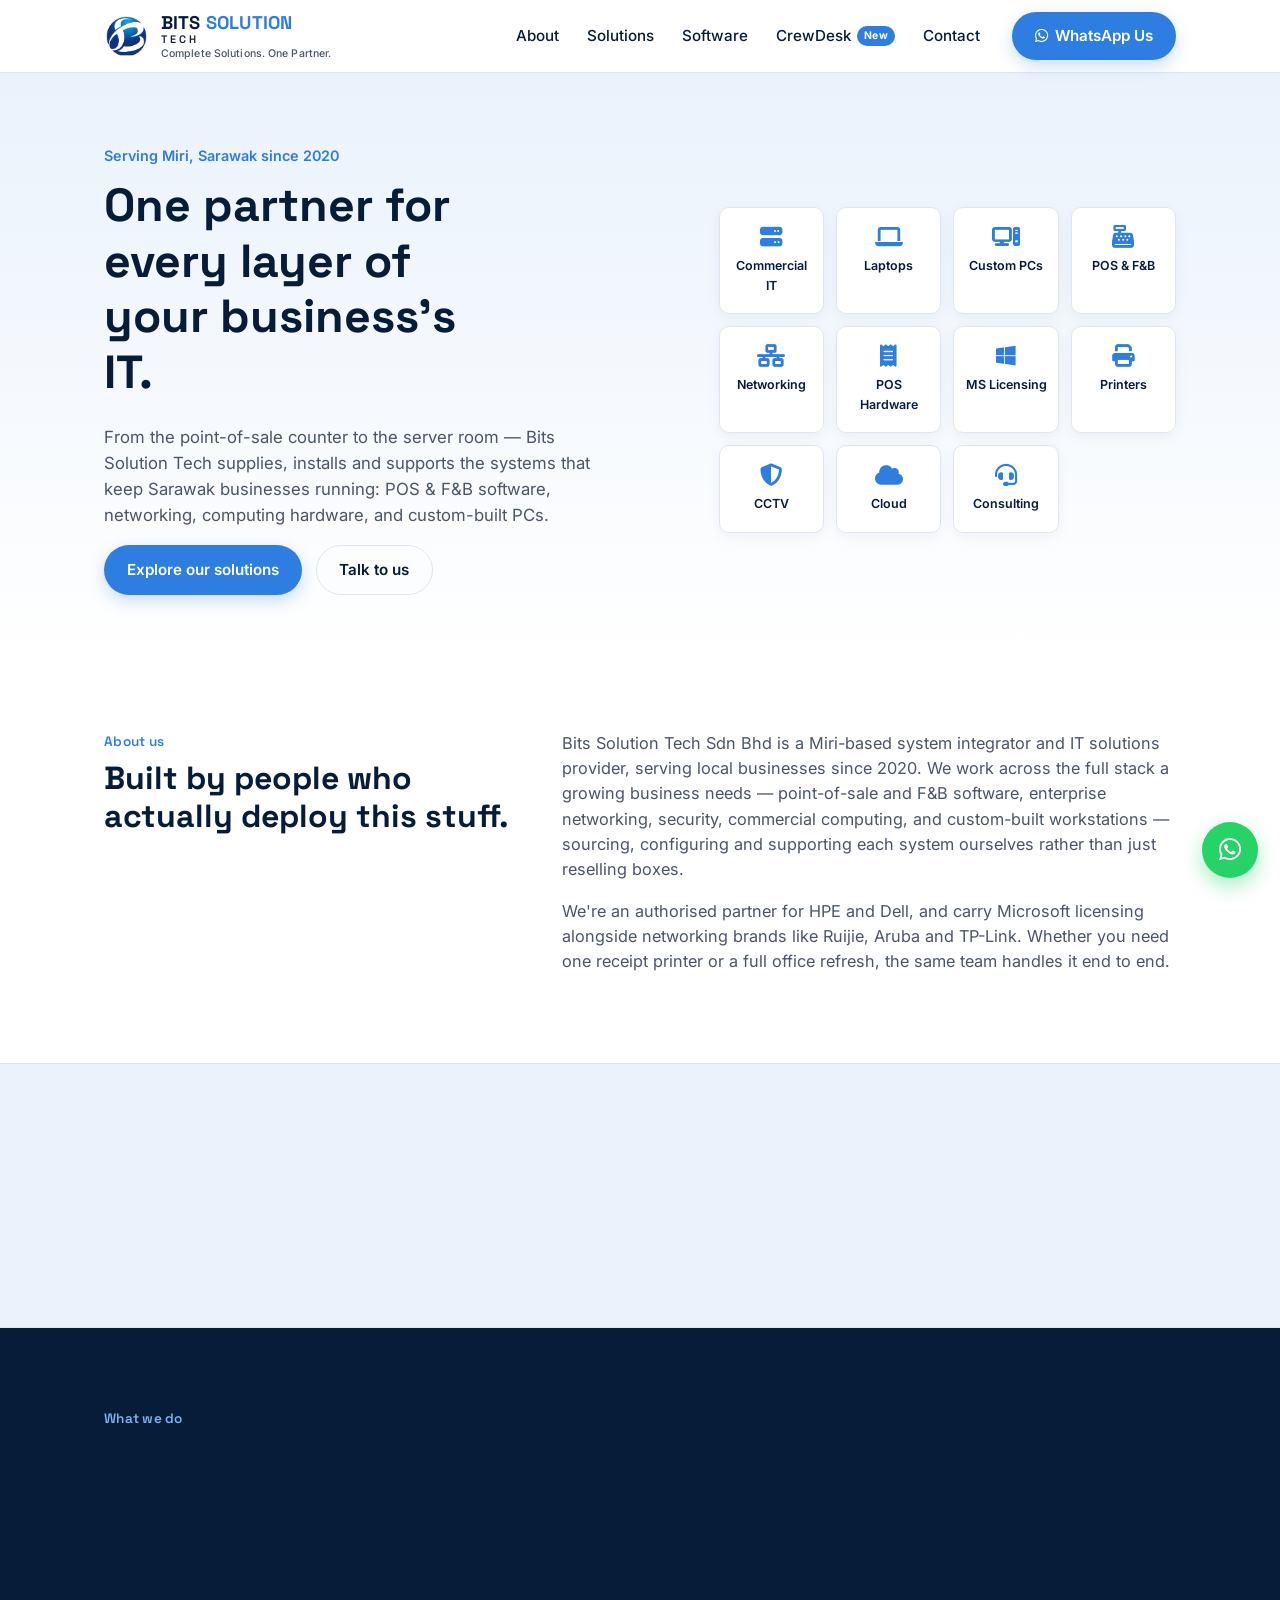
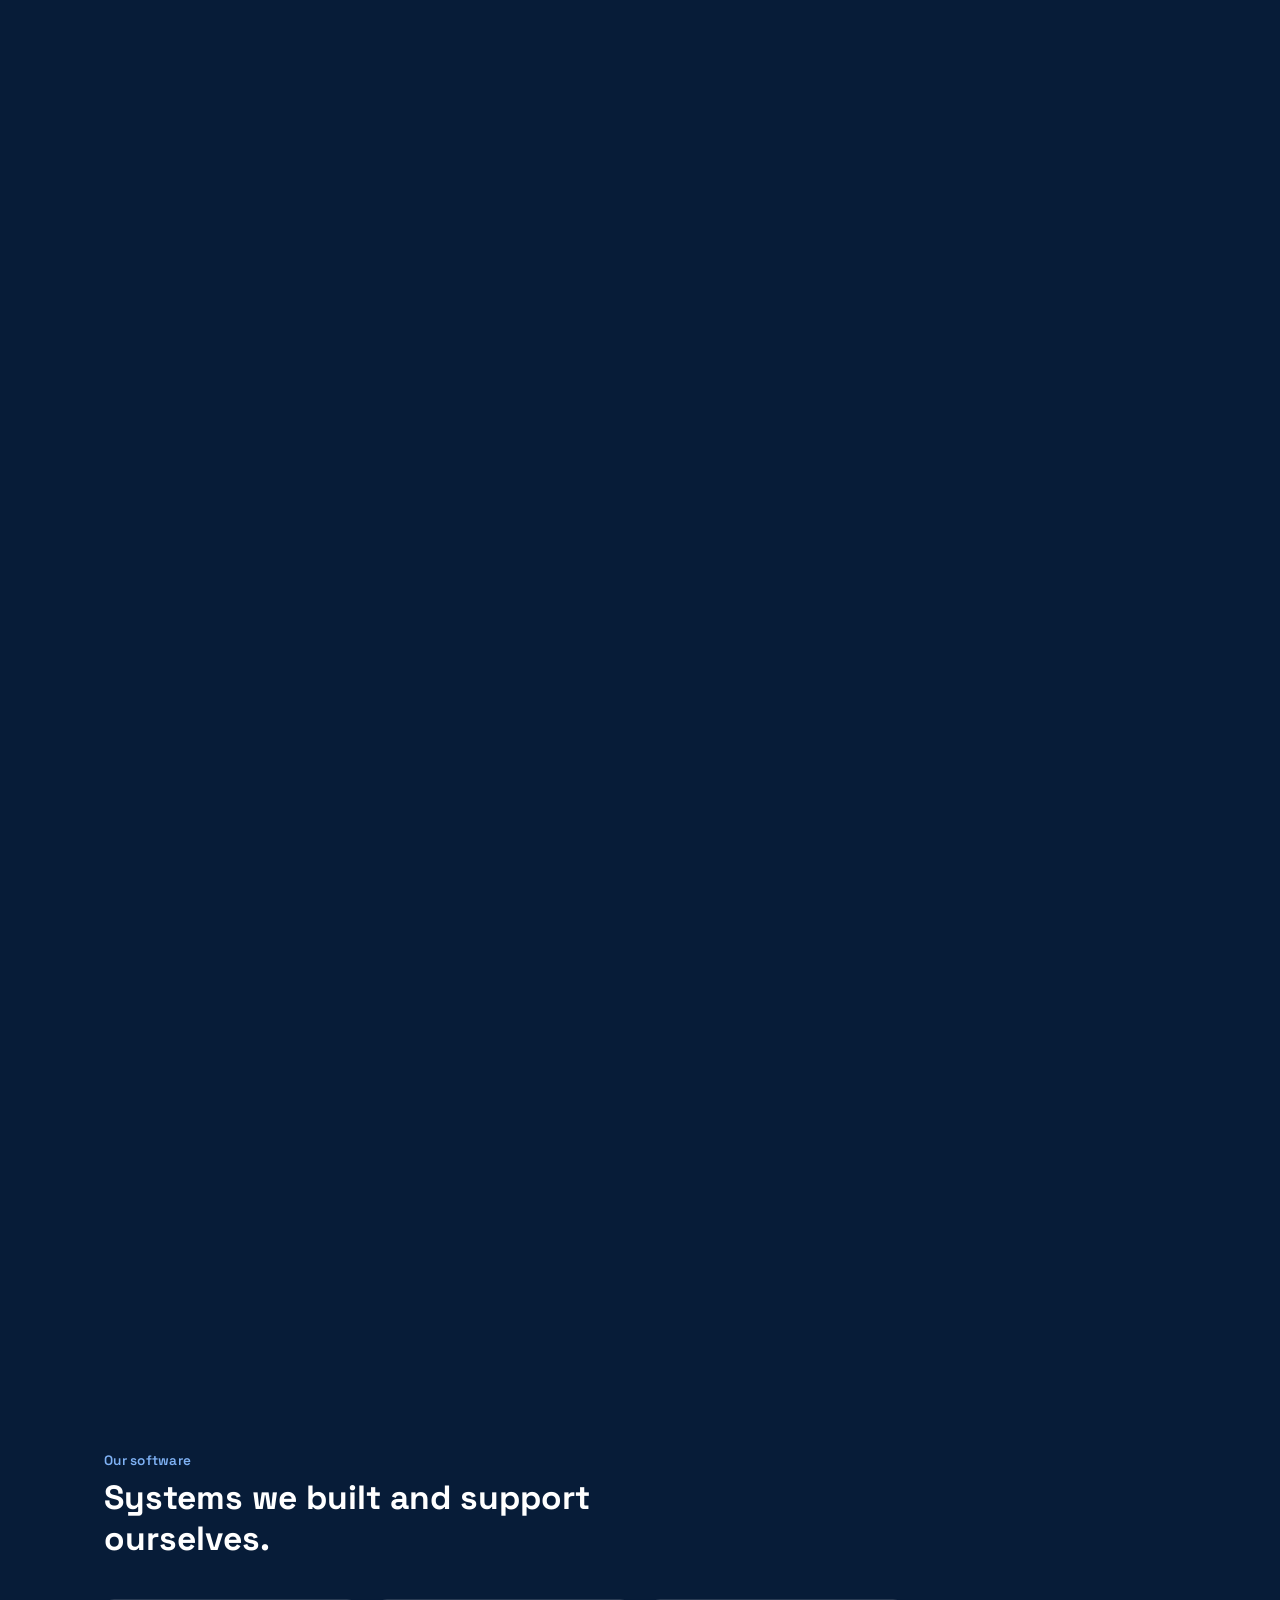
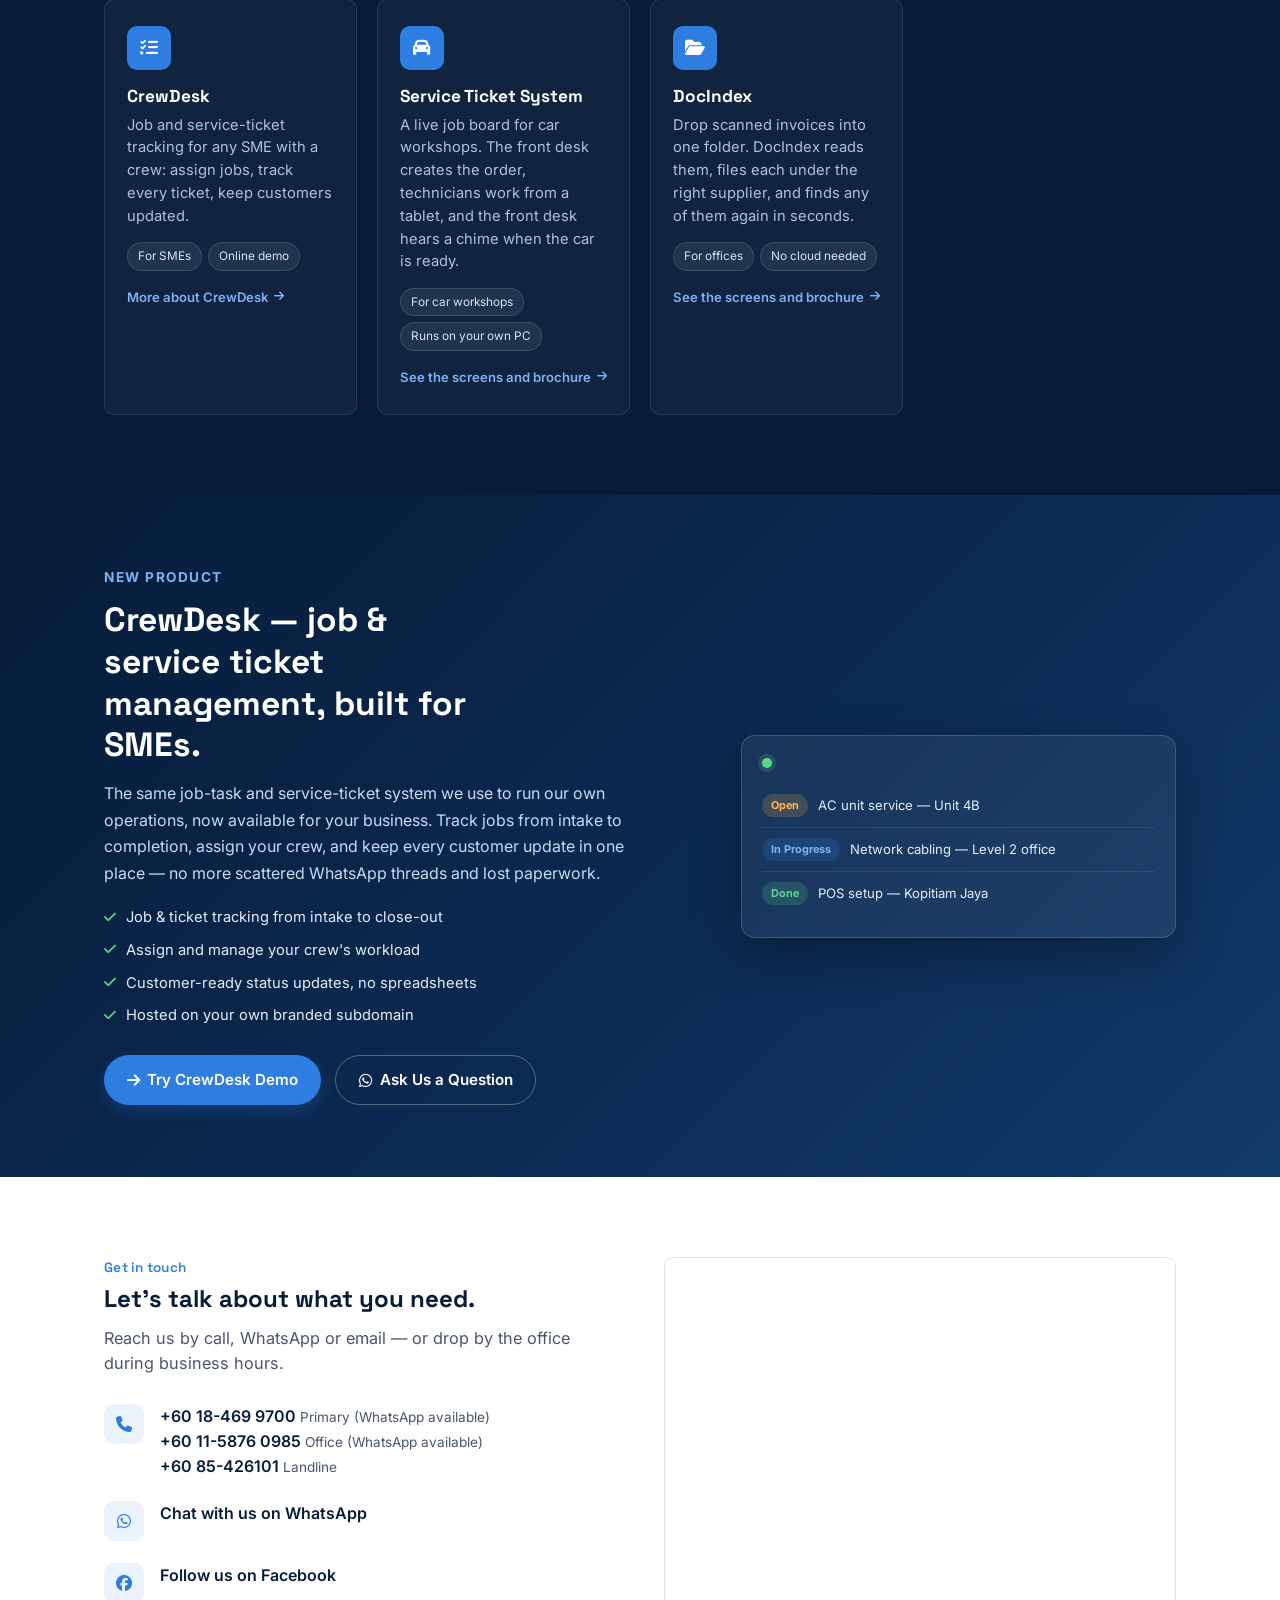
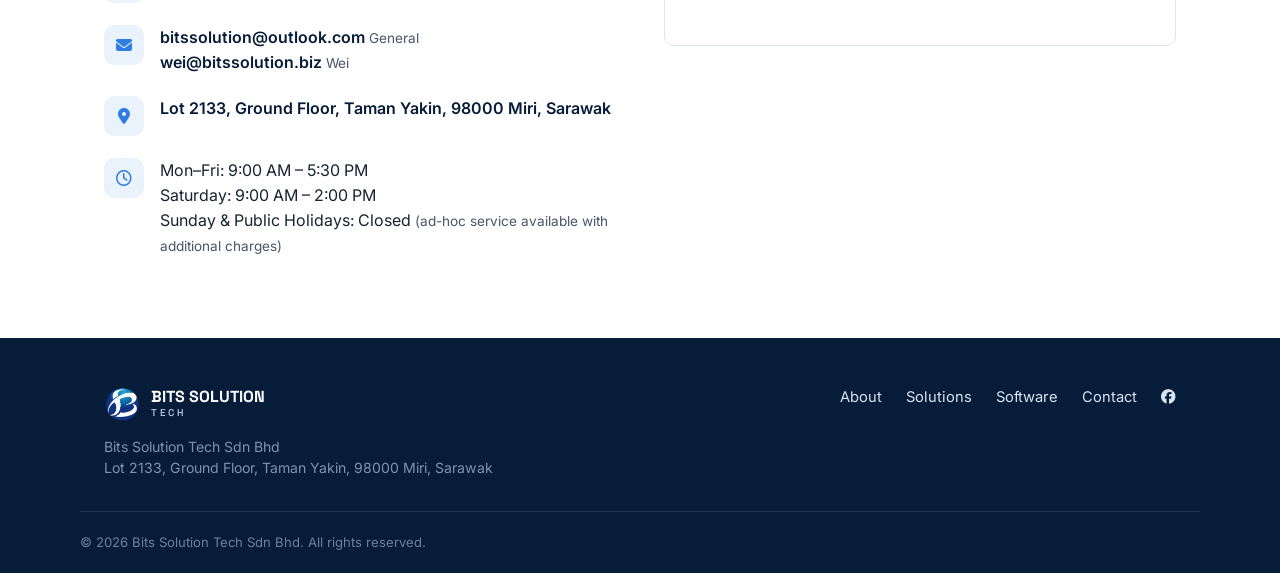
==== commit f243b350: "Add Software section with Service Ticket and DocIndex pages - Homepage: new Software section (CrewDe" ====
--- a/index.html
+++ b/index.html
@@ -10,7 +10,7 @@
 <link rel="preconnect" href="https://fonts.googleapis.com">
 <link href="https://fonts.googleapis.com/css2?family=Space+Grotesk:wght@500;600;700&family=Inter:wght@400;500;600;700&display=swap" rel="stylesheet">
 <link rel="stylesheet" href="https://cdnjs.cloudflare.com/ajax/libs/font-awesome/6.5.1/css/all.min.css">
-<link rel="stylesheet" href="css/style.css?v=6">
+<link rel="stylesheet" href="css/style.css?v=7">
 </head>
 <body>
 
@@ -28,6 +28,7 @@
       <span class="nav-mobile-slogan">Complete Solutions. One Partner.</span>
       <a href="#about">About</a>
       <a href="#solutions">Solutions</a>
+      <a href="#software">Software</a>
       <a href="#crewdesk" class="nav-highlight">CrewDesk <span class="nav-badge">New</span></a>
       <a href="#contact">Contact</a>
     </nav>
@@ -244,6 +245,42 @@
             <li>Implementation</li>
             <li>On-site Support</li>
           </ul>
+        </article>
+
+      </div>
+    </div>
+  </section>
+
+  <!-- SOFTWARE -->
+  <section class="solutions" id="software">
+    <div class="wrap">
+      <p class="section-kicker">Our software</p>
+      <h2 class="section-title reveal">Systems we built and support ourselves.</h2>
+
+      <div class="solutions-grid reveal-stagger">
+
+        <article class="sol-card">
+          <div class="sol-icon"><i class="fa-solid fa-list-check"></i></div>
+          <h3>CrewDesk</h3>
+          <p>Job and service-ticket tracking for any SME with a crew: assign jobs, track every ticket, keep customers updated.</p>
+          <ul class="sol-tags"><li>For SMEs</li><li>Online demo</li></ul>
+          <a href="#crewdesk" class="sol-more">More about CrewDesk <i class="fa-solid fa-arrow-right"></i></a>
+        </article>
+
+        <article class="sol-card">
+          <div class="sol-icon"><i class="fa-solid fa-car"></i></div>
+          <h3>Service Ticket System</h3>
+          <p>A live job board for car workshops. The front desk creates the order, technicians work from a tablet, and the front desk hears a chime when the car is ready.</p>
+          <ul class="sol-tags"><li>For car workshops</li><li>Runs on your own PC</li></ul>
+          <a href="software/service-ticket.html" class="sol-more">See the screens and brochure <i class="fa-solid fa-arrow-right"></i></a>
+        </article>
+
+        <article class="sol-card">
+          <div class="sol-icon"><i class="fa-solid fa-folder-open"></i></div>
+          <h3>DocIndex</h3>
+          <p>Drop scanned invoices into one folder. DocIndex reads them, files each under the right supplier, and finds any of them again in seconds.</p>
+          <ul class="sol-tags"><li>For offices</li><li>No cloud needed</li></ul>
+          <a href="software/docindex.html" class="sol-more">See the screens and brochure <i class="fa-solid fa-arrow-right"></i></a>
         </article>
 
       </div>
@@ -366,6 +403,7 @@
     <div class="footer-links">
       <a href="#about">About</a>
       <a href="#solutions">Solutions</a>
+      <a href="#software">Software</a>
       <a href="#contact">Contact</a>
       <a href="https://www.facebook.com/BITSSOLUTIONMYY" target="_blank" rel="noopener" aria-label="Facebook"><i class="fa-brands fa-facebook"></i></a>
     </div>
--- a/css/style.css
+++ b/css/style.css
@@ -727,3 +727,12 @@
   .solutions-grid { grid-template-columns: 1fr; }
   .footer-inner { flex-direction: column; }
 }
+
+/* ============ Software product pages ============ */
+.shot-grid { display: grid; grid-template-columns: 1.6fr 1fr; gap: 24px; align-items: start; margin-bottom: 32px; }
+.product-shot { margin: 0 0 28px; }
+.product-shot img { width: 100%; border-radius: var(--radius); border: 1px solid var(--border); box-shadow: 0 10px 30px rgba(11,42,82,.08); }
+.product-shot figcaption { font-size: .85rem; color: var(--ink-soft); margin-top: 8px; }
+.product-section-title { margin: 40px 0 16px; font-size: 1.35rem; }
+.brochure-btn { display: inline-flex; align-items: center; gap: 8px; }
+@media (max-width: 760px) { .shot-grid { grid-template-columns: 1fr; } }
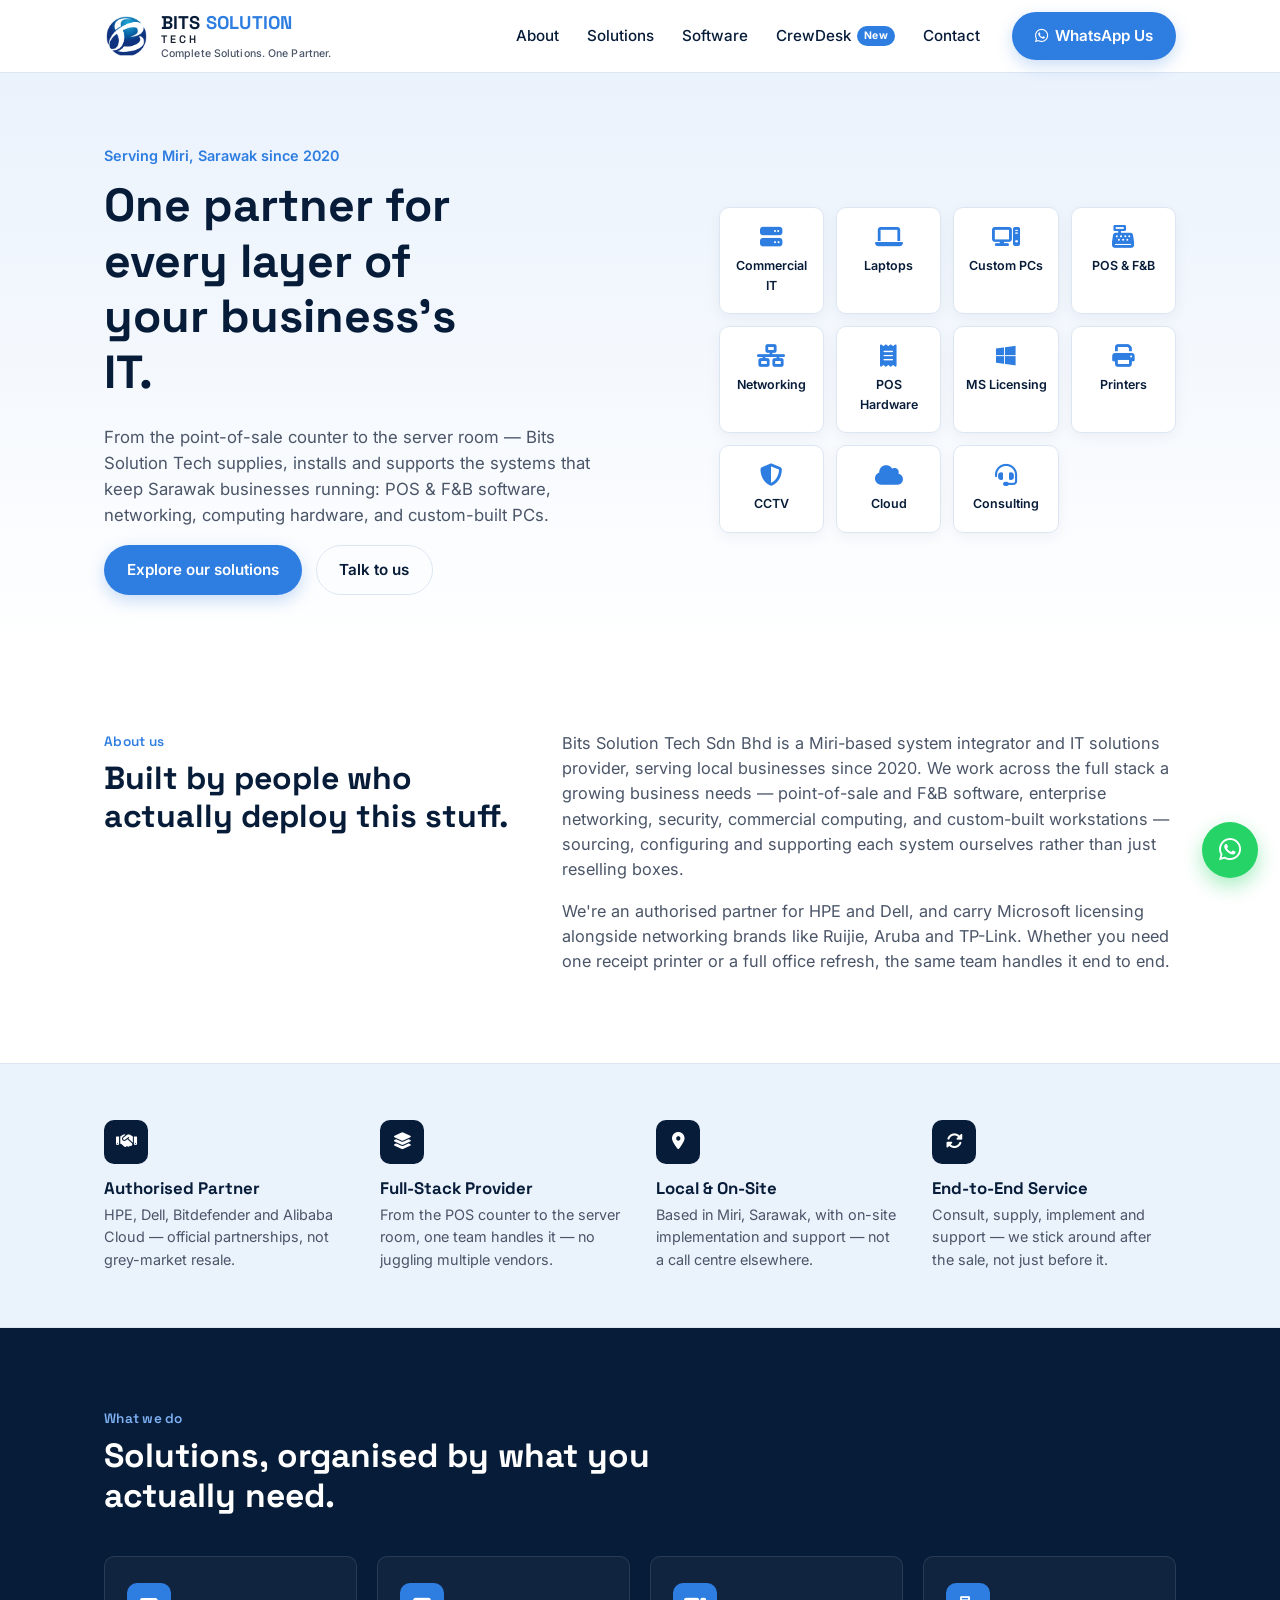
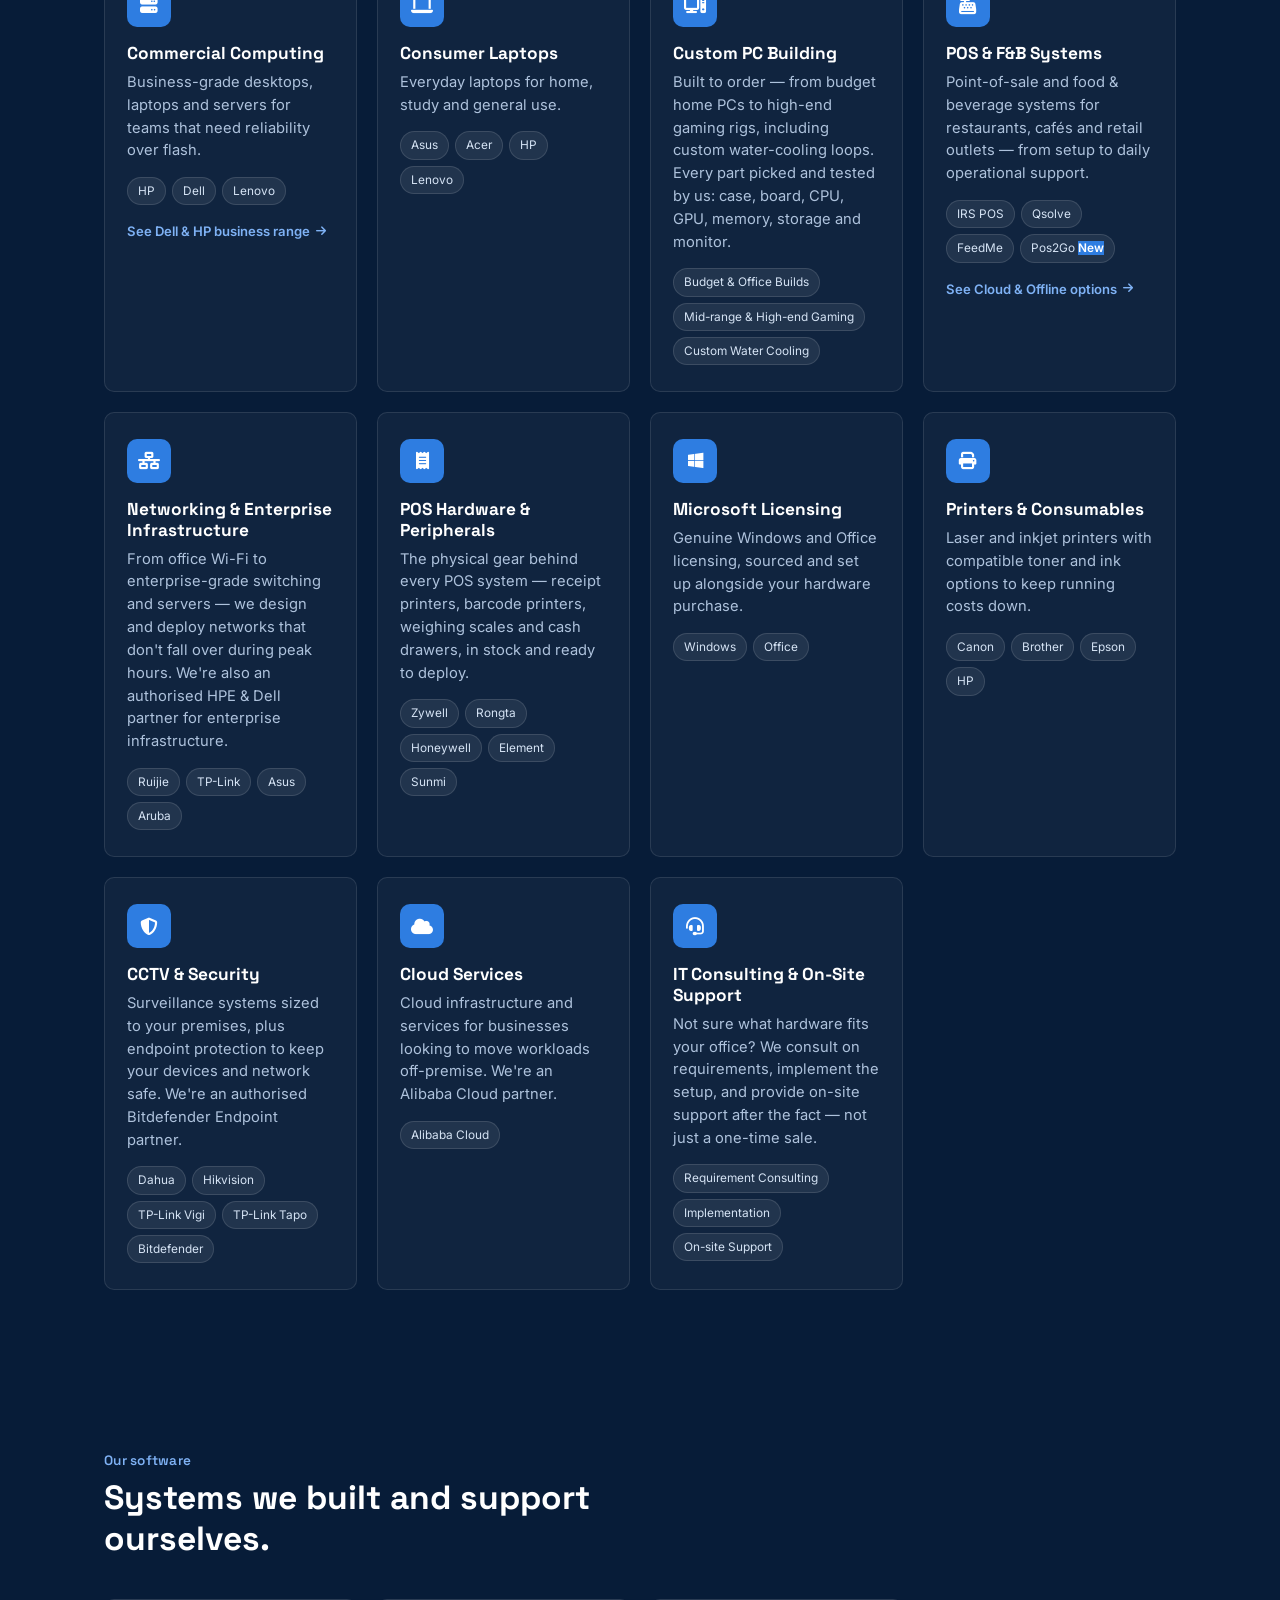
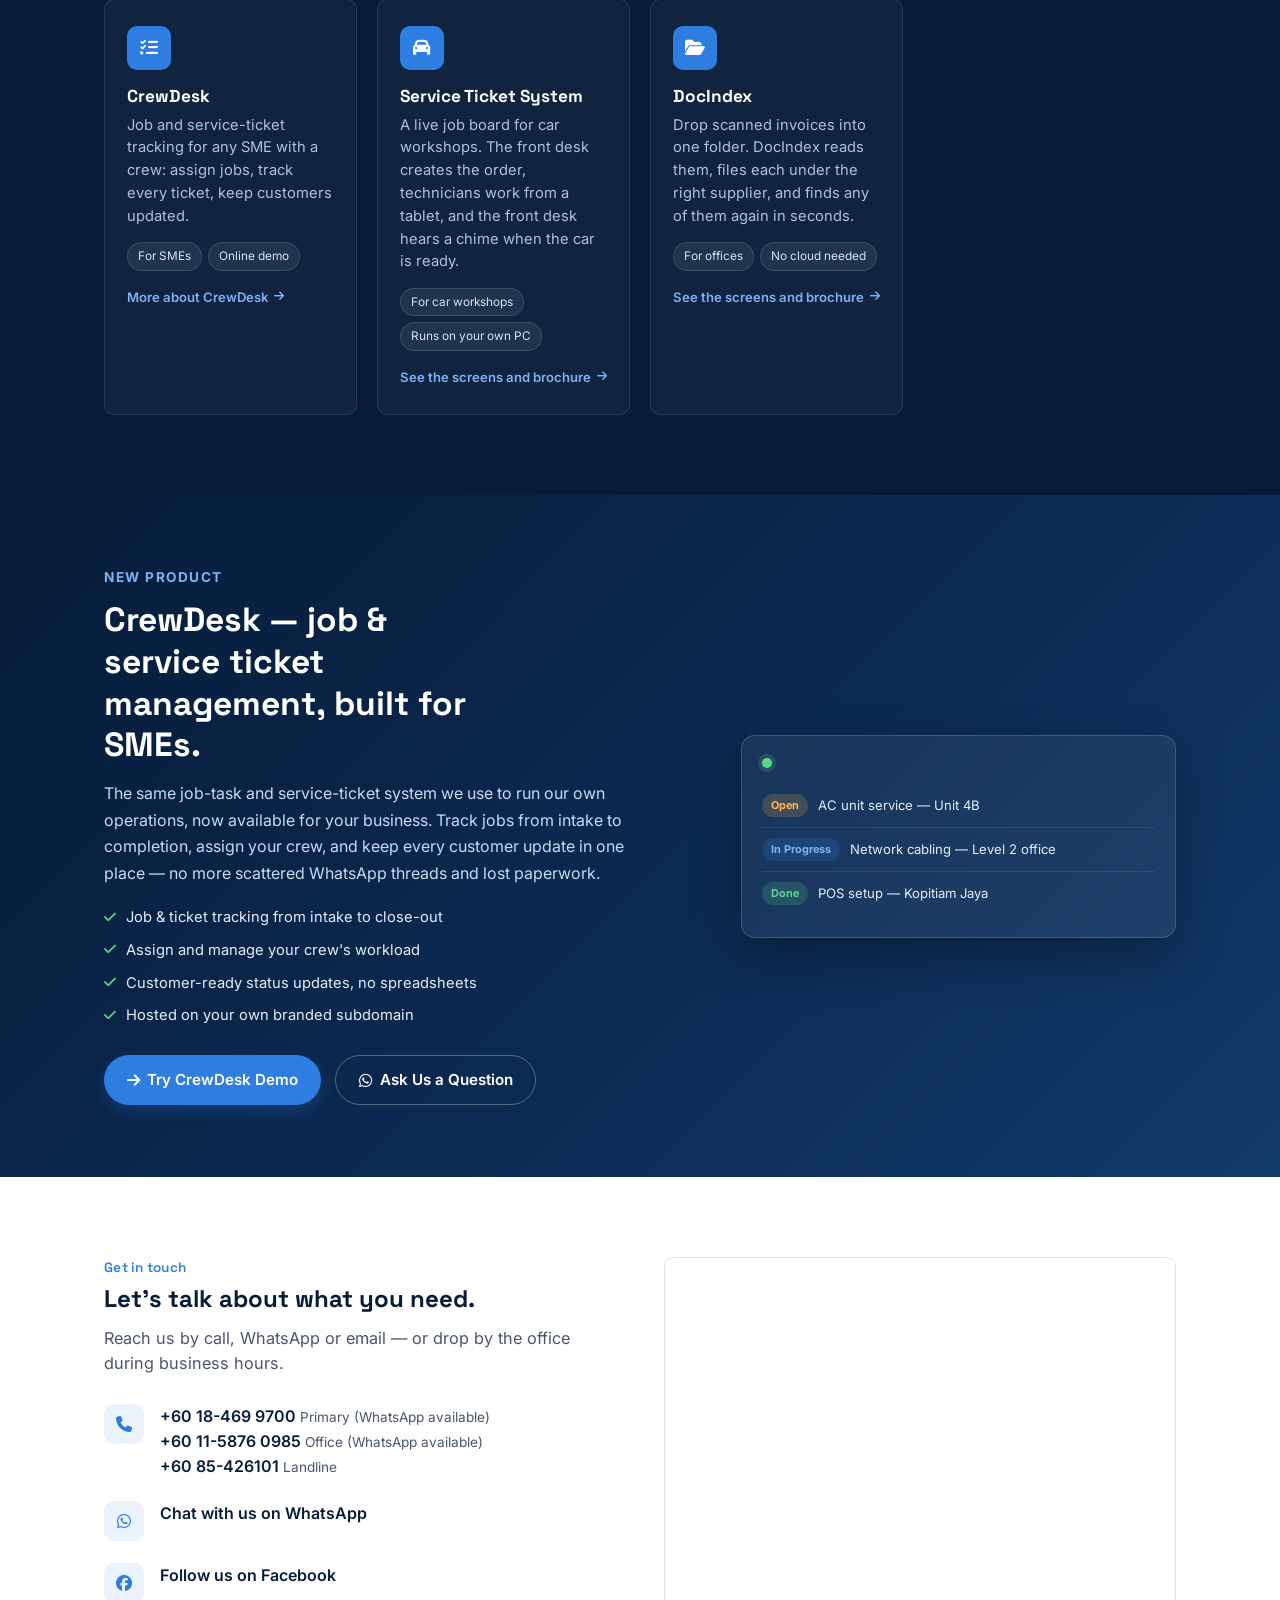
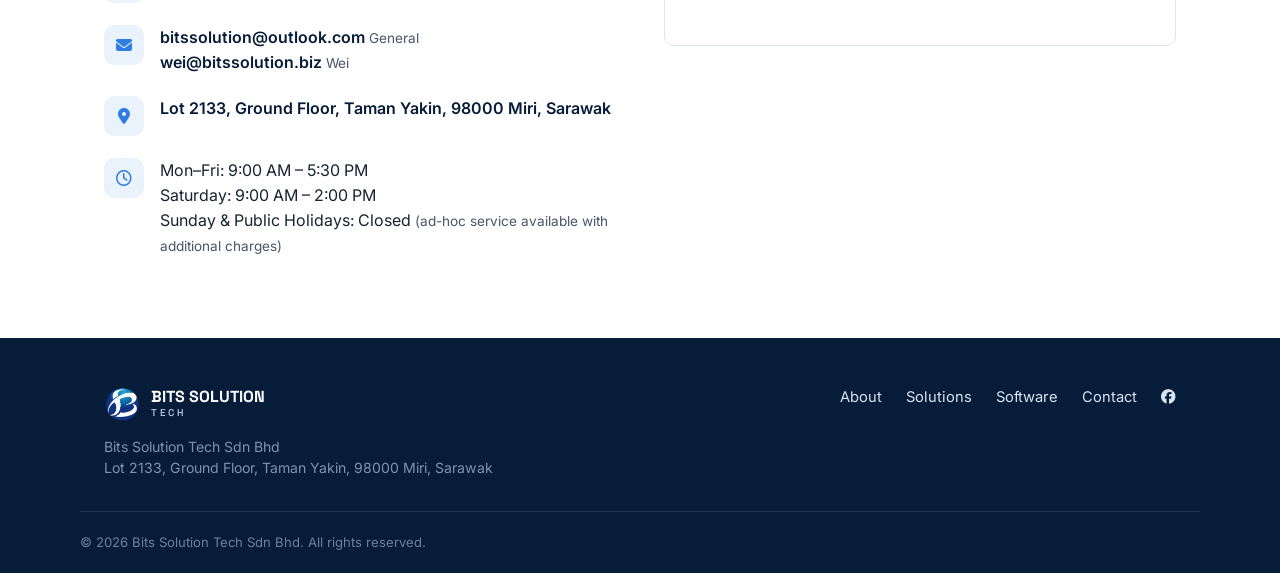
==== commit 97357551: "Make product page headings and captions readable on the dark background Co-Authored-By: Claude Opus " ====
--- a/index.html
+++ b/index.html
@@ -10,7 +10,7 @@
 <link rel="preconnect" href="https://fonts.googleapis.com">
 <link href="https://fonts.googleapis.com/css2?family=Space+Grotesk:wght@500;600;700&family=Inter:wght@400;500;600;700&display=swap" rel="stylesheet">
 <link rel="stylesheet" href="https://cdnjs.cloudflare.com/ajax/libs/font-awesome/6.5.1/css/all.min.css">
-<link rel="stylesheet" href="css/style.css?v=7">
+<link rel="stylesheet" href="css/style.css?v=8">
 </head>
 <body>
 
--- a/css/style.css
+++ b/css/style.css
@@ -732,7 +732,8 @@
 .shot-grid { display: grid; grid-template-columns: 1.6fr 1fr; gap: 24px; align-items: start; margin-bottom: 32px; }
 .product-shot { margin: 0 0 28px; }
 .product-shot img { width: 100%; border-radius: var(--radius); border: 1px solid var(--border); box-shadow: 0 10px 30px rgba(11,42,82,.08); }
-.product-shot figcaption { font-size: .85rem; color: var(--ink-soft); margin-top: 8px; }
-.product-section-title { margin: 40px 0 16px; font-size: 1.35rem; }
+.product-shot figcaption { font-size: .85rem; color: #C9DBF2; margin-top: 8px; }
+.product-shot figcaption b { color: #fff; }
+.product-section-title { margin: 40px 0 16px; font-size: 1.35rem; color: #fff; }
 .brochure-btn { display: inline-flex; align-items: center; gap: 8px; }
 @media (max-width: 760px) { .shot-grid { grid-template-columns: 1fr; } }
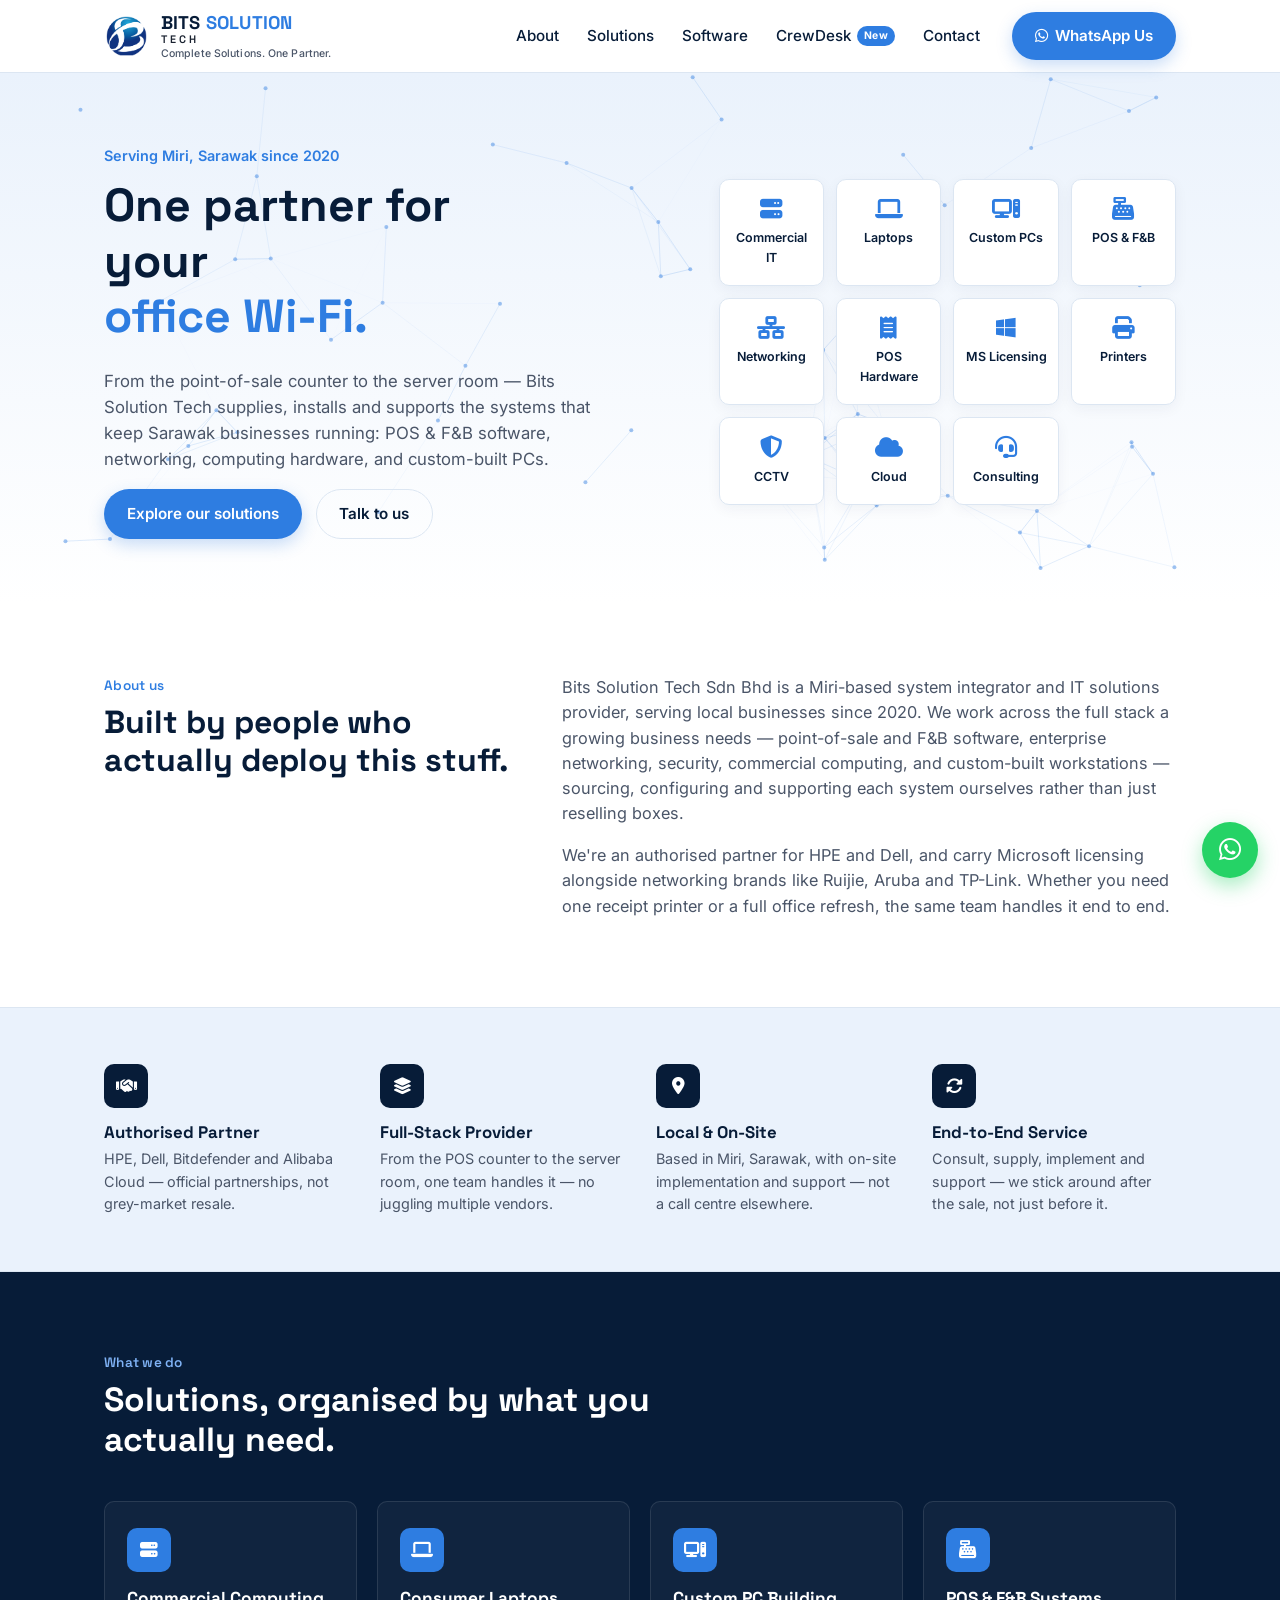
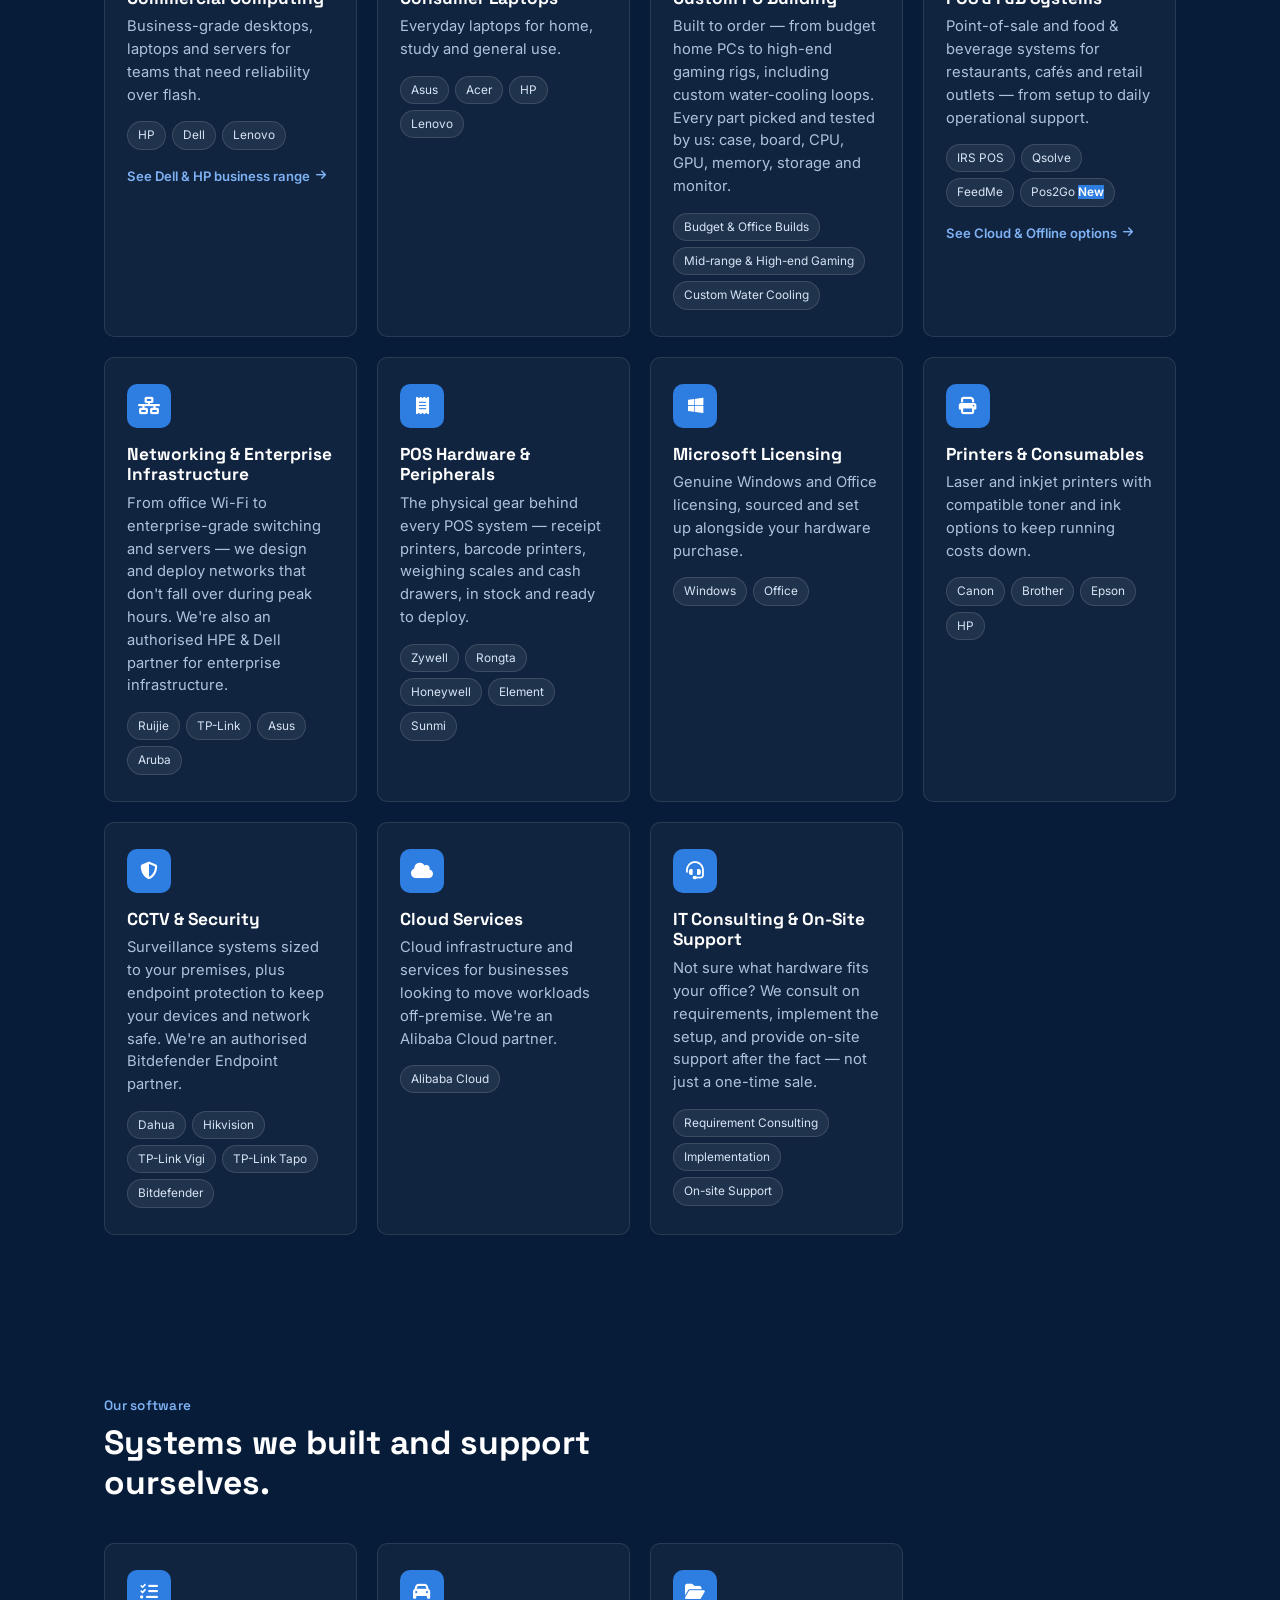
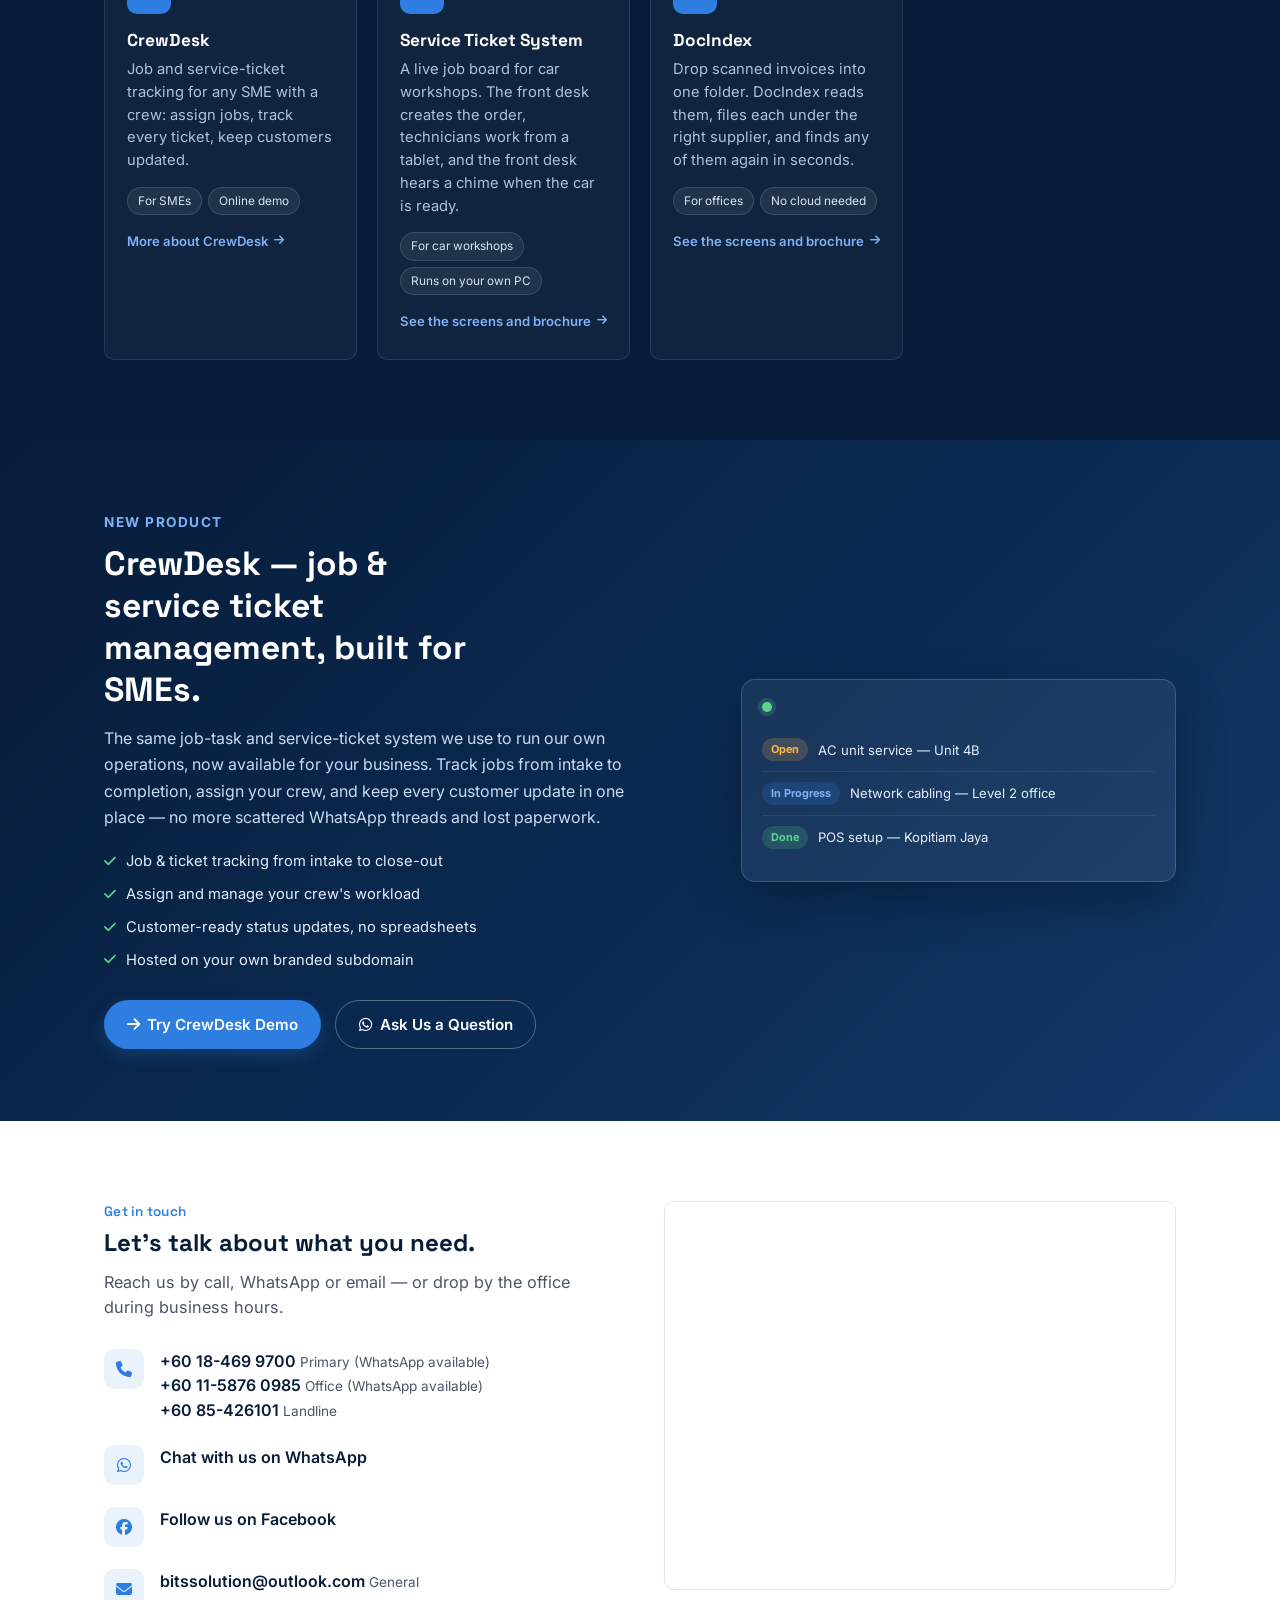
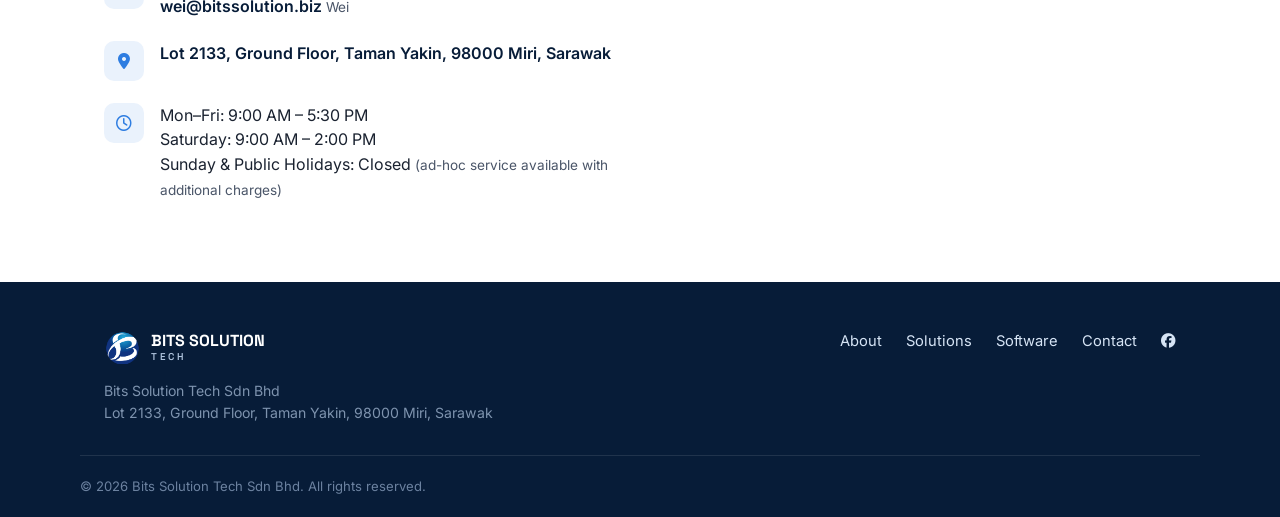
==== commit 2f5b3429: "Homepage hero: network background and headline word flip Only the homepage top is animated: a light " ====
--- a/index.html
+++ b/index.html
@@ -10,7 +10,7 @@
 <link rel="preconnect" href="https://fonts.googleapis.com">
 <link href="https://fonts.googleapis.com/css2?family=Space+Grotesk:wght@500;600;700&family=Inter:wght@400;500;600;700&display=swap" rel="stylesheet">
 <link rel="stylesheet" href="https://cdnjs.cloudflare.com/ajax/libs/font-awesome/6.5.1/css/all.min.css">
-<link rel="stylesheet" href="css/style.css?v=8">
+<link rel="stylesheet" href="css/style.css?v=9">
 </head>
 <body>
 
@@ -45,10 +45,11 @@
 
   <!-- HERO -->
   <section class="hero">
+    <canvas class="hero-net" id="hero-net" aria-hidden="true"></canvas>
     <div class="wrap hero-inner">
       <div class="hero-text">
         <p class="hero-kicker">Serving Miri, Sarawak since 2020</p>
-        <h1>One partner for every layer of your business's IT.</h1>
+        <h1 aria-label="One partner for your POS system, office Wi-Fi, CCTV, servers and business PCs.">One partner for your <span class="hero-rot" id="hero-rot" aria-hidden="true"><span class="in">POS system.</span><span>office Wi-Fi.</span><span>CCTV.</span><span>servers.</span><span>business PCs.</span></span></h1>
         <p class="hero-sub">From the point-of-sale counter to the server room — Bits Solution Tech supplies, installs and supports the systems that keep Sarawak businesses running: POS &amp; F&amp;B software, networking, computing hardware, and custom-built PCs.</p>
         <div class="hero-actions">
           <a href="#solutions" class="btn btn-primary">Explore our solutions</a>
@@ -417,6 +418,6 @@
   <i class="fa-brands fa-whatsapp"></i>
 </a>
 
-<script src="js/script.js"></script>
+<script src="js/script.js?v=2"></script>
 </body>
 </html>
--- a/css/style.css
+++ b/css/style.css
@@ -431,6 +431,19 @@
 .hero {
   background: linear-gradient(180deg, var(--blue-light) 0%, var(--white) 100%);
   padding: 72px 0 64px;
+  position: relative;
+  overflow: hidden;
+}
+.hero-net { position: absolute; inset: 0; width: 100%; height: 100%; display: block; }
+.hero-inner { position: relative; z-index: 1; }
+
+/* Headline word that flips: all words share one grid cell, so the line never jumps */
+.hero-rot { display: inline-grid; vertical-align: bottom; overflow: hidden; color: var(--blue); }
+.hero-rot > span { grid-area: 1 / 1; white-space: nowrap; transform: translateY(110%); transition: transform .6s cubic-bezier(.7,0,.2,1); }
+.hero-rot > span.in { transform: translateY(0); }
+.hero-rot > span.out { transform: translateY(-110%); }
+@media (prefers-reduced-motion: reduce) {
+  .hero-rot > span { transition: none; }
 }
 .hero-inner {
   display: grid;
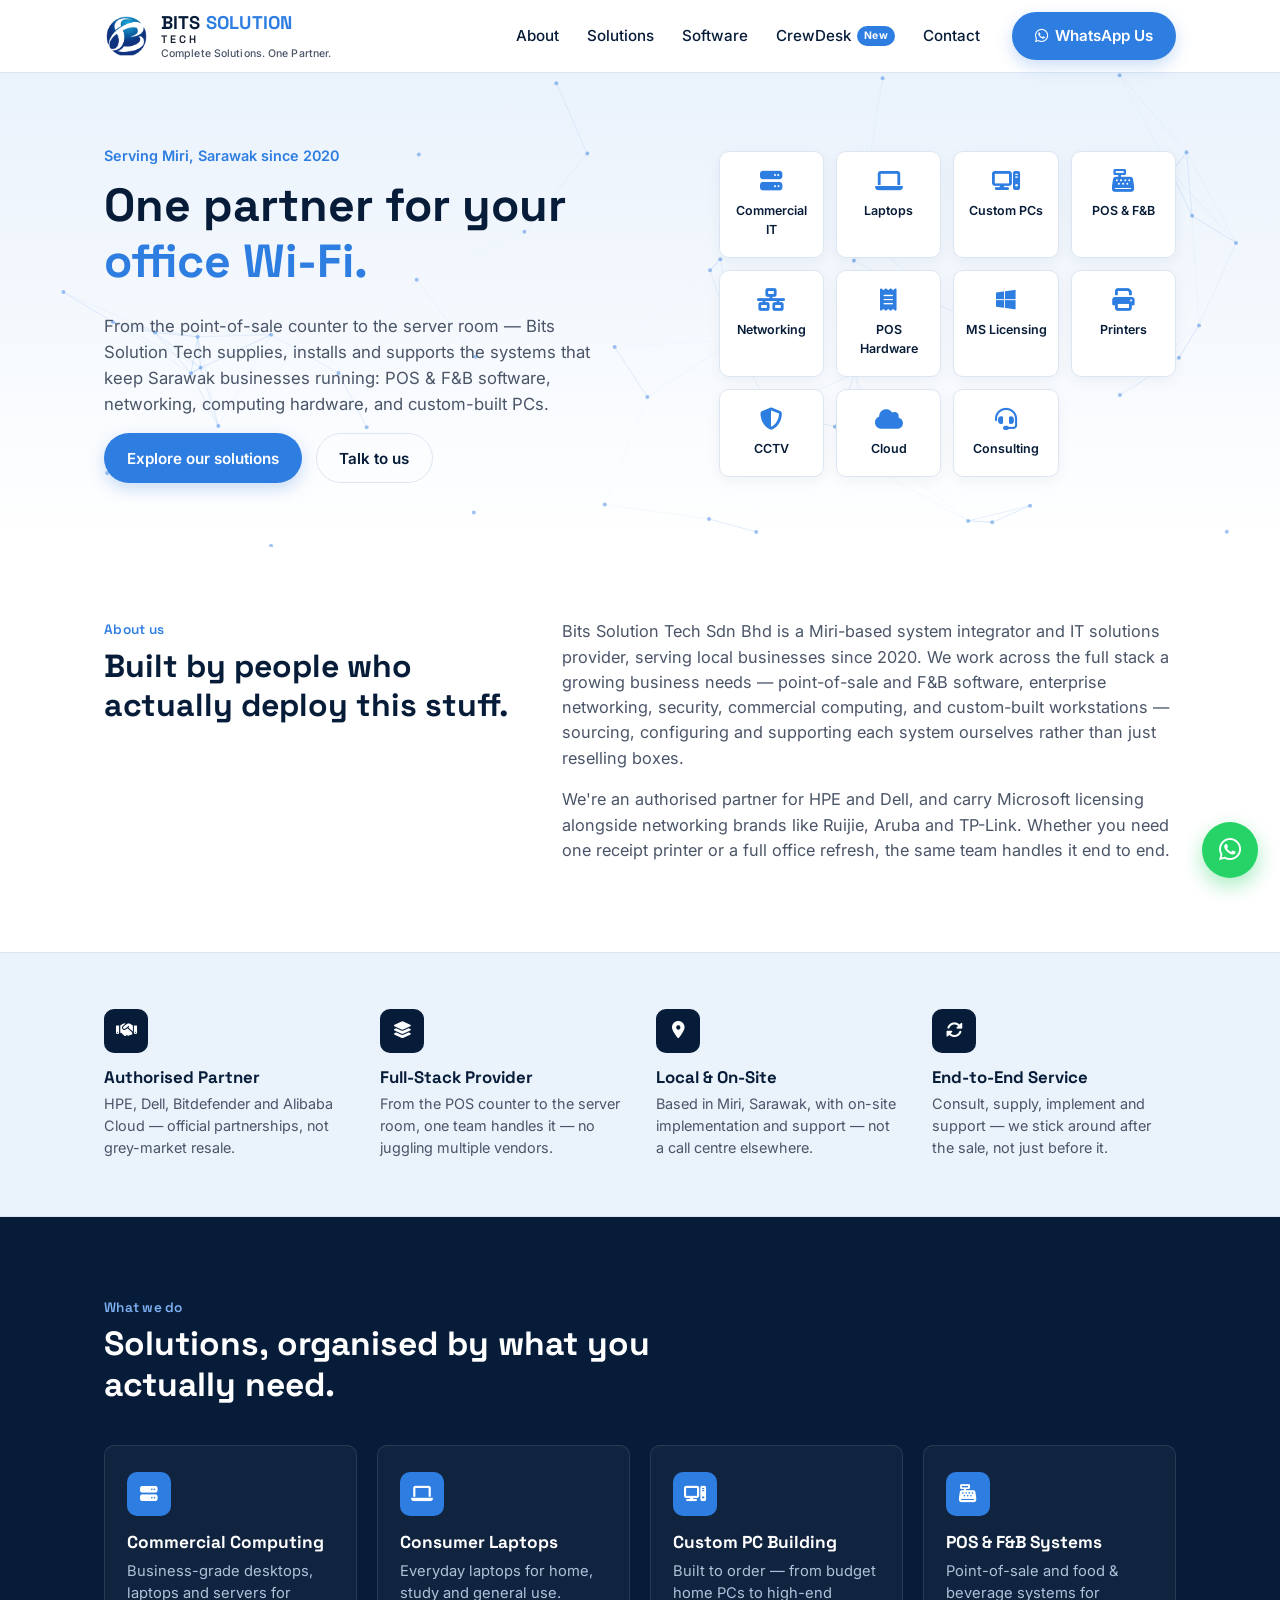
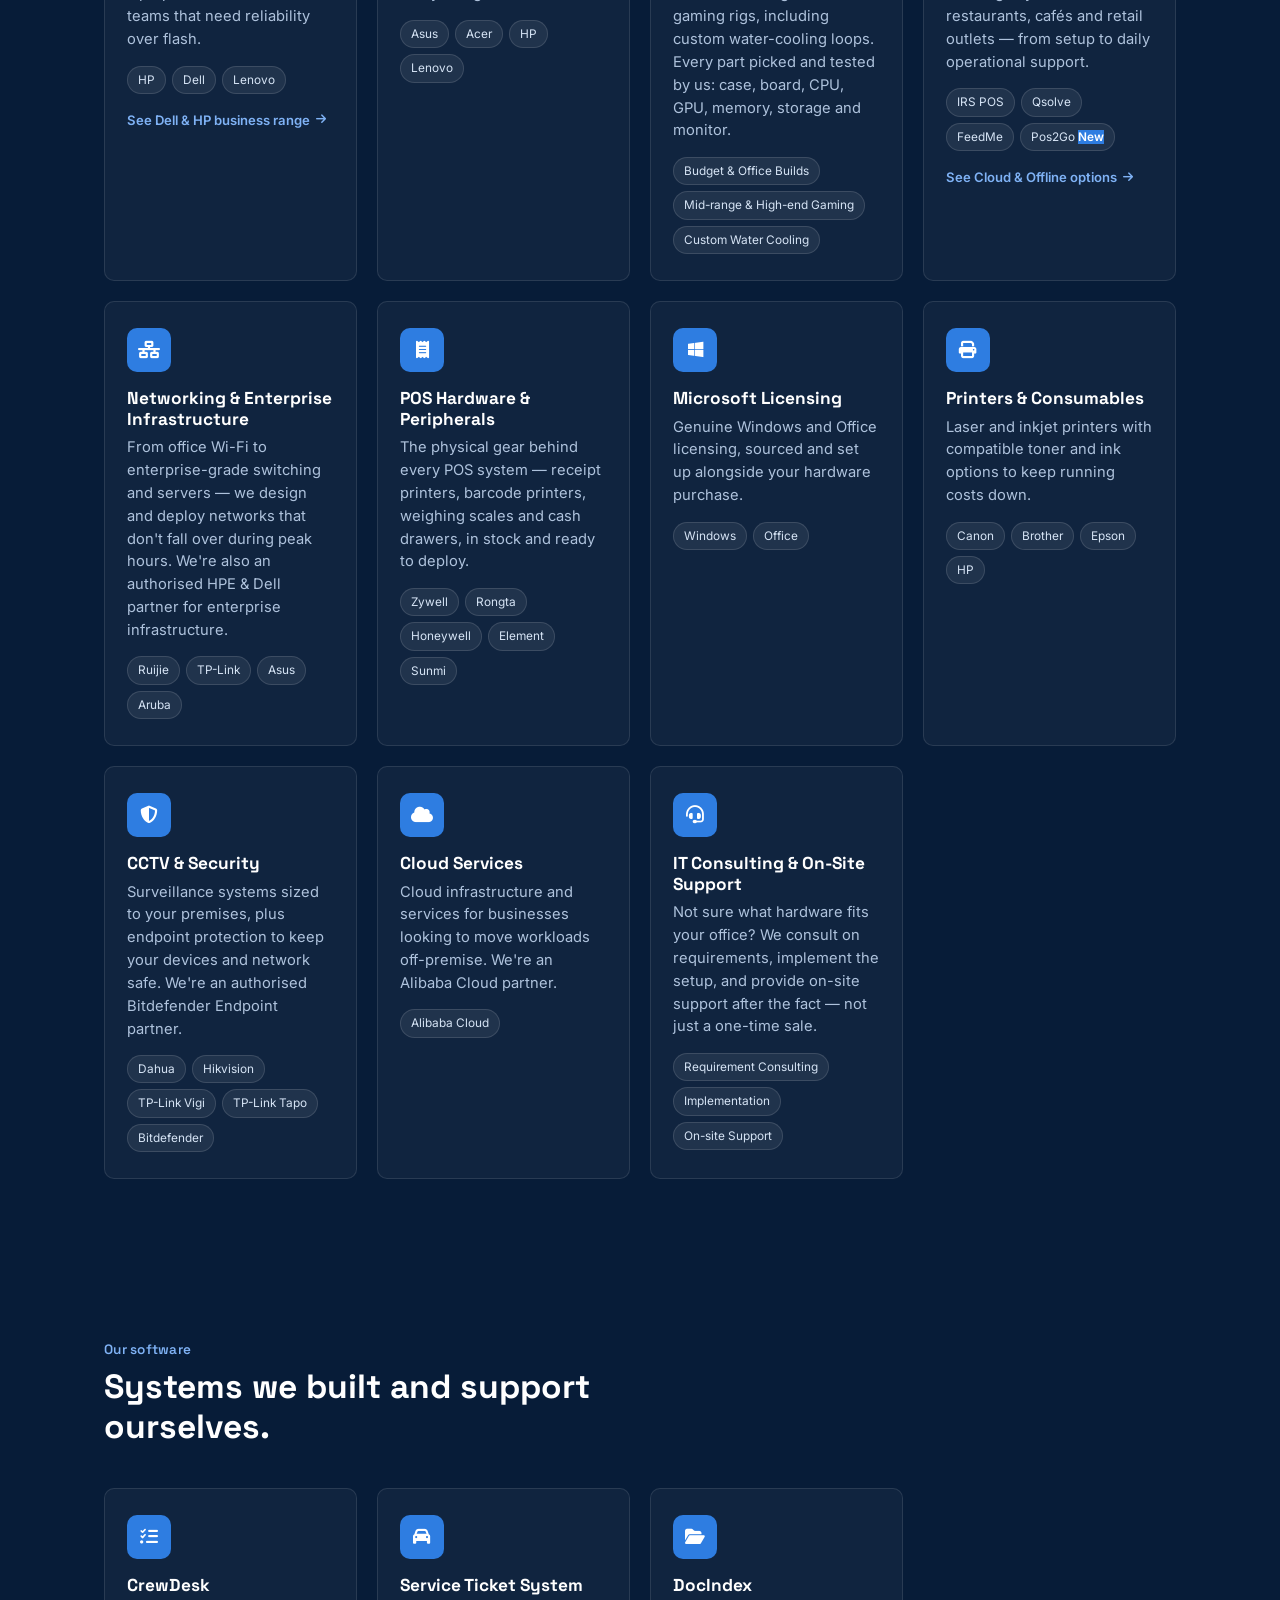
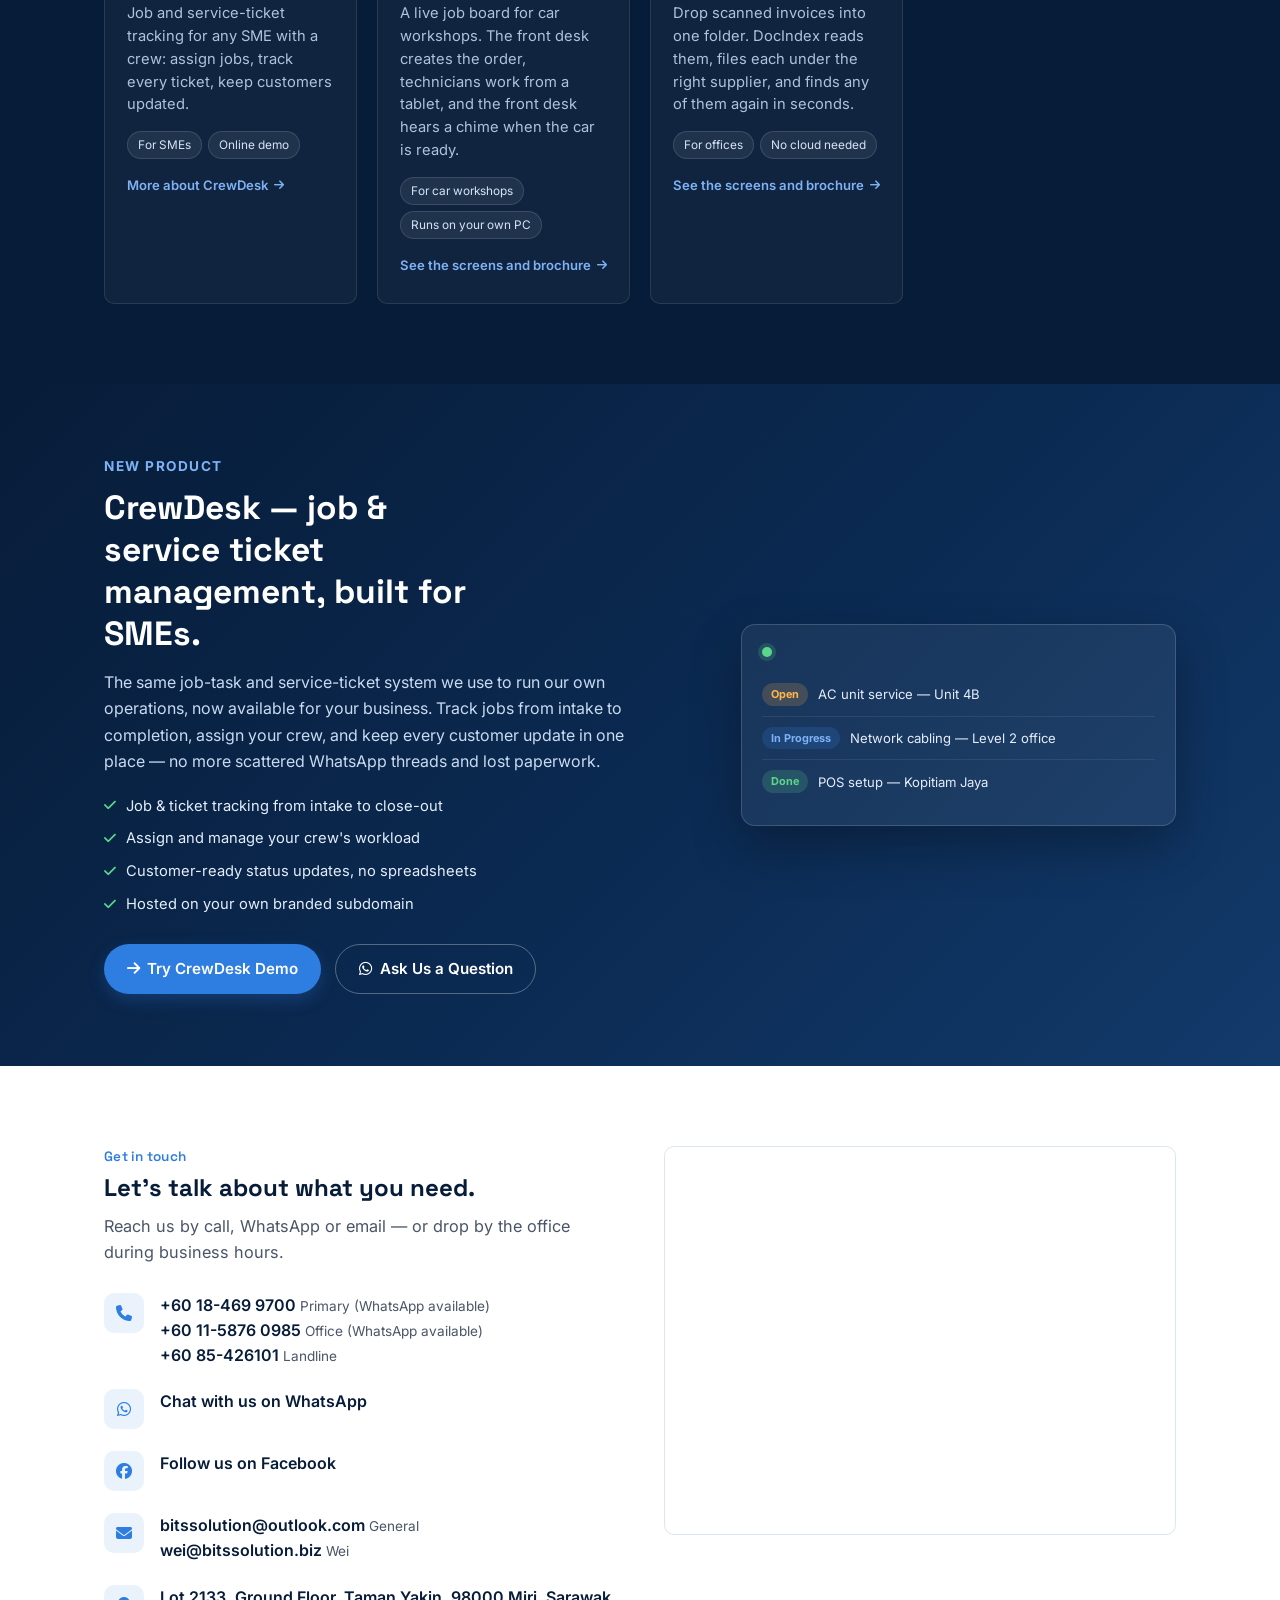
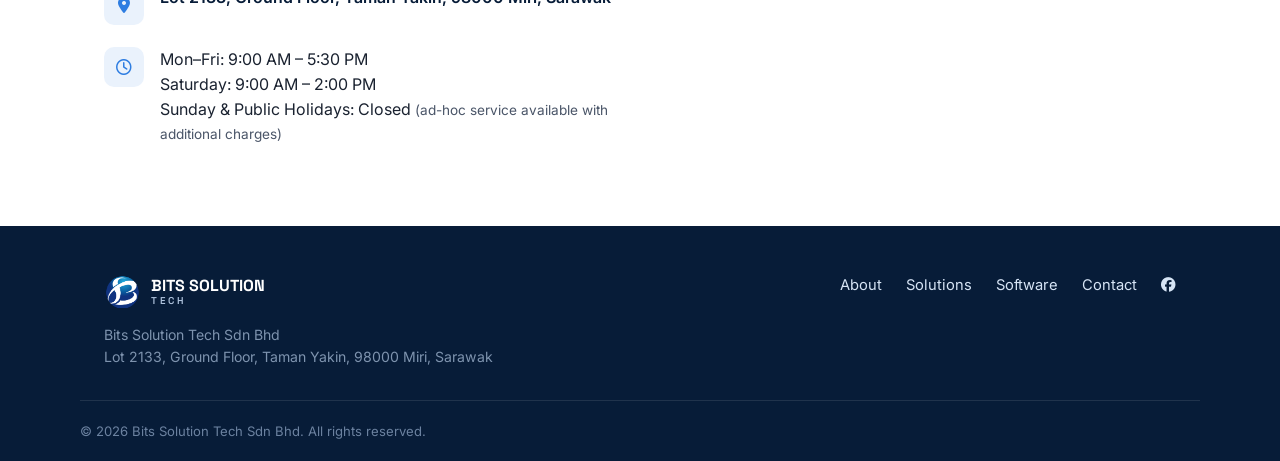
==== commit 0651b690: "Hero headline: break before the changing word Co-Authored-By: Claude Opus 5.5 <noreply@anthropic.com" ====
--- a/index.html
+++ b/index.html
@@ -10,7 +10,7 @@
 <link rel="preconnect" href="https://fonts.googleapis.com">
 <link href="https://fonts.googleapis.com/css2?family=Space+Grotesk:wght@500;600;700&family=Inter:wght@400;500;600;700&display=swap" rel="stylesheet">
 <link rel="stylesheet" href="https://cdnjs.cloudflare.com/ajax/libs/font-awesome/6.5.1/css/all.min.css">
-<link rel="stylesheet" href="css/style.css?v=9">
+<link rel="stylesheet" href="css/style.css?v=10">
 </head>
 <body>
 
@@ -49,7 +49,7 @@
     <div class="wrap hero-inner">
       <div class="hero-text">
         <p class="hero-kicker">Serving Miri, Sarawak since 2020</p>
-        <h1 aria-label="One partner for your POS system, office Wi-Fi, CCTV, servers and business PCs.">One partner for your <span class="hero-rot" id="hero-rot" aria-hidden="true"><span class="in">POS system.</span><span>office Wi-Fi.</span><span>CCTV.</span><span>servers.</span><span>business PCs.</span></span></h1>
+        <h1 aria-label="One partner for your POS system, office Wi-Fi, CCTV, servers and business PCs.">One partner for your<br><span class="hero-rot" id="hero-rot" aria-hidden="true"><span class="in">POS system.</span><span>office Wi-Fi.</span><span>CCTV.</span><span>servers.</span><span>business PCs.</span></span></h1>
         <p class="hero-sub">From the point-of-sale counter to the server room — Bits Solution Tech supplies, installs and supports the systems that keep Sarawak businesses running: POS &amp; F&amp;B software, networking, computing hardware, and custom-built PCs.</p>
         <div class="hero-actions">
           <a href="#solutions" class="btn btn-primary">Explore our solutions</a>
--- a/css/style.css
+++ b/css/style.css
@@ -459,7 +459,7 @@
 }
 .hero-text h1 {
   font-size: clamp(2rem, 4vw, 2.9rem);
-  max-width: 12ch;
+  max-width: 20ch;
 }
 .hero-sub { max-width: 46ch; font-size: 1.05rem; }
 .hero-actions { display: flex; gap: 14px; margin-top: 8px; flex-wrap: wrap; }
